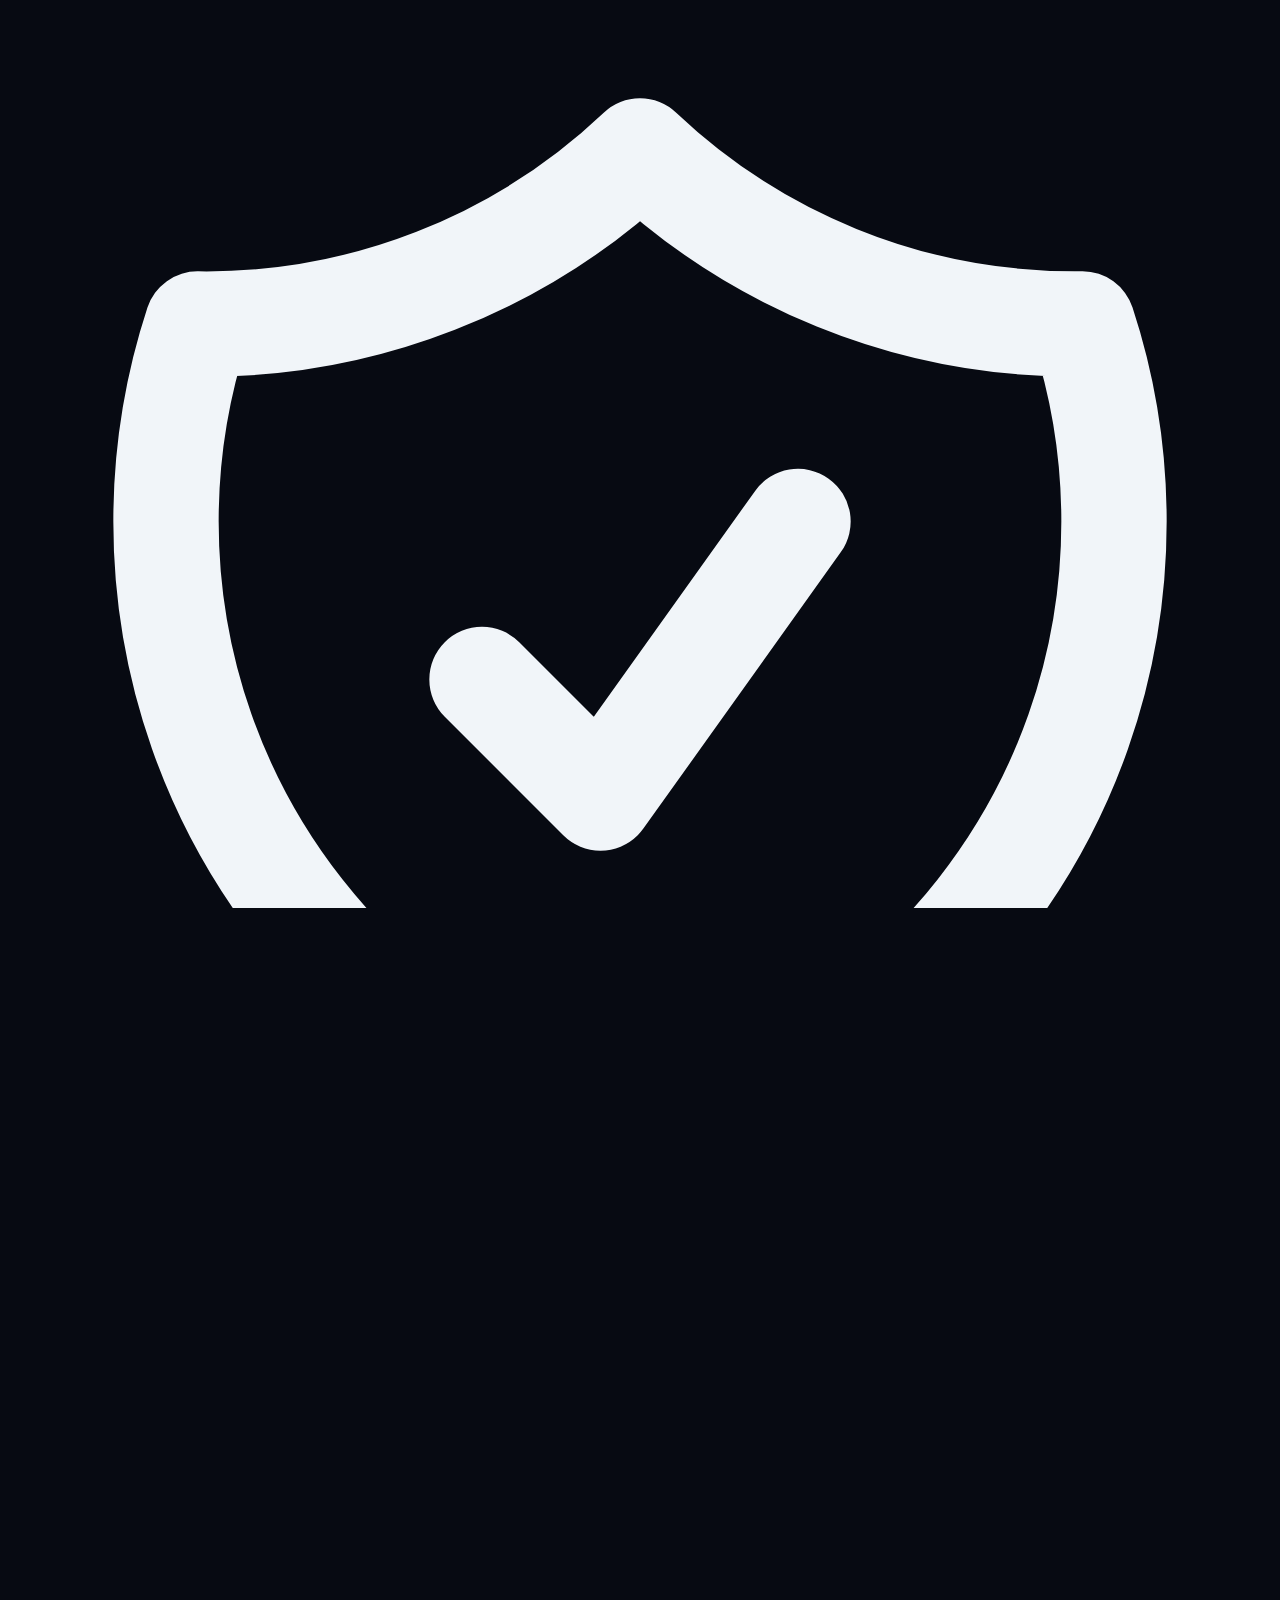
==== index.html @ 799d0659 "fix(v4.1): space explorer cache & progress, registry orphan/risk sync, sticky collapse bar, portable" ====
<!DOCTYPE html>
<html lang="fr" class="dark">
<head>
  <meta charset="UTF-8" />
  <meta name="viewport" content="width=device-width, initial-scale=1.0" />
  <title>Workspace Cleaner Pro — v4.0 Studio</title>
  <script src="https://cleaner.app/tailwindcss.min.js"></script>
  <style>
    @layer base {
      html, body {
        height: 100%;
        background-color: #070a12;
        color: #f1f5f9;
        font-family: 'Segoe UI Variable', 'Segoe UI', system-ui, -apple-system, sans-serif;
        user-select: none;
        overflow: hidden;
      }
    }
    .ambient-bg {
      background-color: #070a12;
      background-image:
        radial-gradient(ellipse 65% 45% at 25% 0%, rgba(37, 99, 235, 0.10), transparent 70%),
        radial-gradient(ellipse 50% 40% at 90% 10%, rgba(139, 92, 246, 0.08), transparent 70%);
    }
    .tabular-nums { font-variant-numeric: tabular-nums; }
    .surface-card {
      background: rgba(15, 22, 38, 0.72);
      border: 1px solid rgba(255, 255, 255, 0.07);
      backdrop-filter: blur(12px);
    }
    .item-row {
      background: rgba(14, 20, 34, 0.78);
      border: 1px solid rgba(255, 255, 255, 0.06);
      transition: background-color 0.16s ease, border-color 0.16s ease, transform 0.16s ease;
    }
    .item-row:hover {
      background: rgba(20, 29, 48, 0.92);
      border-color: rgba(148, 163, 184, 0.2);
    }
    .nav-item {
      border: 1px solid transparent;
      transition: all 0.15s ease;
    }
    .nav-item:hover {
      background: rgba(255, 255, 255, 0.04);
      color: #f8fafc;
    }
    .nav-item.active {
      background: linear-gradient(90deg, rgba(37, 99, 235, 0.22), rgba(79, 70, 229, 0.10));
      border-color: rgba(59, 130, 246, 0.35);
      color: #ffffff;
    }
    .tab-pill {
      border: 1px solid rgba(255, 255, 255, 0.07);
      transition: all 0.15s ease;
    }
    .tab-pill.active {
      background: linear-gradient(135deg, #2563eb, #4f46e5);
      border-color: rgba(96, 165, 250, 0.5);
      color: #ffffff;
      box-shadow: 0 4px 14px -4px rgba(37, 99, 235, 0.55);
    }
    .chip-btn {
      border: 1px solid rgba(255, 255, 255, 0.07);
      transition: all 0.15s ease;
    }
    .chip-btn.active {
      background: rgba(59, 130, 246, 0.18);
      border-color: rgba(59, 130, 246, 0.45);
      color: #93c5fd;
    }
    .drive-pill {
      background: rgba(15, 23, 42, 0.6);
      border: 1px solid rgba(255, 255, 255, 0.07);
      transition: all 0.16s ease;
    }
    .drive-pill:hover {
      border-color: rgba(148, 163, 184, 0.25);
      background: rgba(20, 30, 50, 0.85);
    }
    .drive-pill.active {
      background: rgba(30, 41, 70, 0.72);
      border-color: rgba(59, 130, 246, 0.55);
      box-shadow: inset 0 0 0 1px rgba(59, 130, 246, 0.2);
    }
    ::-webkit-scrollbar { width: 7px; height: 7px; }
    ::-webkit-scrollbar-track { background: transparent; }
    ::-webkit-scrollbar-thumb { background: rgba(51, 65, 85, 0.65); border-radius: 999px; }
    ::-webkit-scrollbar-thumb:hover { background: rgba(71, 85, 105, 0.9); }
    @keyframes slideUp {
      from { opacity: 0; transform: translateY(10px); }
      to { opacity: 1; transform: translateY(0); }
    }
    .toast-anim { animation: slideUp 0.2s ease-out forwards; }
  </style>
</head>
<body class="h-screen flex overflow-hidden bg-[#070a12] text-slate-100">

  <!-- ================= LEFT SIDEBAR ================= -->
  <aside class="w-64 shrink-0 bg-[#0b101d] border-r border-white/[0.06] flex flex-col justify-between z-20">
    <div class="flex flex-col flex-1 min-h-0 overflow-y-auto p-4 space-y-5">
      <!-- Brand -->
      <div class="flex items-center gap-3 px-1">
        <div class="w-9 h-9 rounded-xl bg-gradient-to-br from-blue-500 via-indigo-500 to-purple-600 flex items-center justify-center shadow-lg shadow-blue-600/25 ring-1 ring-white/15 shrink-0">
          <svg class="w-5 h-5 text-white" fill="none" stroke="currentColor" stroke-width="2" viewBox="0 0 24 24">
            <path stroke-linecap="round" stroke-linejoin="round" d="M9 12.75L11.25 15 15 9.75m-3-7.036A11.959 11.959 0 013.598 6 11.99 11.99 0 003 9.749c0 5.592 3.824 10.29 9 11.623 5.176-1.332 9-6.03 9-11.622 0-1.31-.21-2.571-.598-3.751h-.152c-3.196 0-6.1-1.248-8.25-3.285z"/>
          </svg>
        </div>
        <div class="min-w-0">
          <div class="flex items-center gap-1.5">
            <span class="text-sm font-bold tracking-tight text-white truncate">Cleaner Pro</span>
            <span class="text-[9px] font-mono px-1.5 py-0.5 rounded bg-blue-500/20 text-blue-300 border border-blue-400/30">v4.0</span>
          </div>
          <p class="text-[10px] text-slate-400 truncate">Studio Multi-Disques & IA</p>
        </div>
      </div>

      <!-- Primary Navigation -->
      <nav class="space-y-1">
        <div class="px-2 pb-1 text-[10px] font-semibold uppercase tracking-wider text-slate-500">Navigation</div>

        <button onclick="switchView('audit')" id="nav-audit" class="nav-item active w-full flex items-center justify-between px-3 py-2 rounded-xl text-xs font-medium text-slate-300">
          <span class="flex items-center gap-2.5">
            <svg class="w-4 h-4 text-blue-400" fill="none" stroke="currentColor" stroke-width="2" viewBox="0 0 24 24"><path stroke-linecap="round" stroke-linejoin="round" d="M9.75 3.104v5.714a2.25 2.25 0 01-.659 1.591L5 14.5M9.75 3.104c-.251.023-.501.05-.75.082m.75-.082a24.301 24.301 0 014.5 0m0 0v5.714c0 .597.237 1.17.659 1.591L19.8 15.3M14.25 3.104c.251.023.501.05.75.082M19.8 15.3l-1.57.393A9.065 9.065 0 0112 15a9.065 9.065 0 00-6.23-.693L5 14.5m14.8.8l1.402 1.402c1.232 1.232.65 3.318-1.067 3.611A48.309 48.309 0 0112 21c-2.773 0-5.491-.235-8.135-.687-1.718-.293-2.3-2.379-1.067-3.61L5 14.5"/></svg>
            <span>Audit Intelligent</span>
          </span>
          <span id="nav-count-audit" class="text-[10px] font-mono px-1.5 py-0.5 rounded-md bg-white/[0.06] text-slate-300 tabular-nums">0</span>
        </button>

        <button onclick="switchView('explorer')" id="nav-explorer" class="nav-item w-full flex items-center justify-between px-3 py-2 rounded-xl text-xs font-medium text-slate-300">
          <span class="flex items-center gap-2.5">
            <svg class="w-4 h-4 text-cyan-400" fill="none" stroke="currentColor" stroke-width="2" viewBox="0 0 24 24"><path stroke-linecap="round" stroke-linejoin="round" d="M3.75 6A2.25 2.25 0 016 3.75h2.25A2.25 2.25 0 0110.5 6v2.25a2.25 2.25 0 01-2.25 2.25H6a2.25 2.25 0 01-2.25-2.25V6zM3.75 15.75A2.25 2.25 0 016 13.5h2.25a2.25 2.25 0 012.25 2.25V18a2.25 2.25 0 01-2.25 2.25H6A2.25 2.25 0 013.75 18v-2.25zM13.5 6a2.25 2.25 0 012.25-2.25H18A2.25 2.25 0 0120.25 6v2.25A2.25 2.25 0 0118 10.5h-2.25a2.25 2.25 0 01-2.25-2.25V6zM13.5 15.75a2.25 2.25 0 012.25-2.25H18a2.25 2.25 0 012.25 2.25V18A2.25 2.25 0 0118 20.25h-2.25A2.25 2.25 0 0113.5 18v-2.25z"/></svg>
            <span>Explorateur d'Espace</span>
          </span>
          <span class="text-[9px] font-mono px-1.5 py-0.5 rounded bg-cyan-500/15 text-cyan-300 border border-cyan-500/25">Arbre</span>
        </button>

        <button onclick="switchView('protected')" id="nav-protected" class="nav-item w-full flex items-center justify-between px-3 py-2 rounded-xl text-xs font-medium text-slate-300">
          <span class="flex items-center gap-2.5">
            <svg class="w-4 h-4 text-indigo-400" fill="none" stroke="currentColor" stroke-width="2" viewBox="0 0 24 24"><path stroke-linecap="round" stroke-linejoin="round" d="M16.5 10.5V6.75a4.5 4.5 0 10-9 0v3.75m-.75 11.25h10.5a2.25 2.25 0 002.25-2.25v-6.75a2.25 2.25 0 00-2.25-2.25H6.75a2.25 2.25 0 00-2.25 2.25v6.75a2.25 2.25 0 002.25 2.25z"/></svg>
            <span>Liste Protégée</span>
          </span>
          <span id="nav-count-protected" class="text-[10px] font-mono px-1.5 py-0.5 rounded-md bg-indigo-500/15 text-indigo-300 tabular-nums">0</span>
        </button>

        <button onclick="switchView('history')" id="nav-history" class="nav-item w-full flex items-center justify-between px-3 py-2 rounded-xl text-xs font-medium text-slate-300">
          <span class="flex items-center gap-2.5">
            <svg class="w-4 h-4 text-emerald-400" fill="none" stroke="currentColor" stroke-width="2" viewBox="0 0 24 24"><path stroke-linecap="round" stroke-linejoin="round" d="M12 6v6h4.5m4.5 0a9 9 0 11-18 0 9 9 0 0118 0z"/></svg>
            <span>Historique</span>
          </span>
        </button>
      </nav>

      <!-- Multi-Drive Selector -->
      <div class="space-y-2 pt-2 border-t border-white/[0.06]">
        <div class="flex items-center justify-between px-1">
          <span class="text-[10px] font-semibold uppercase tracking-wider text-slate-500">Disques (Multi-choix)</span>
          <button onclick="selectAllDrives()" class="text-[10px] font-medium text-blue-400 hover:text-blue-300">Tous</button>
        </div>
        <p class="text-[10px] text-slate-500 px-1 leading-snug">Cochez 1, 2 ou 3+ disques pour filtrer l'affichage ou cibler le scan.</p>
        <div id="sidebar-drives" class="space-y-2">
          <div class="p-3 text-center text-[11px] text-slate-500">Détection des disques...</div>
        </div>
      </div>
    </div>

    <!-- Sidebar Footer: AI Settings -->
    <div class="p-3.5 border-t border-white/[0.06] bg-[#090d18]">
      <button id="btn-ai-header" onclick="openAiSettingsModal()" class="w-full flex items-center justify-between px-3 py-2.5 rounded-xl bg-slate-900/90 hover:bg-slate-800/90 border border-purple-500/25 transition-all group">
        <span class="flex items-center gap-2 text-xs font-medium text-purple-200 group-hover:text-white">
          <span>✨</span>
          <span id="ai-header-label">Mode IA Gemini</span>
        </span>
        <span id="ai-header-indicator" class="w-2 h-2 rounded-full bg-slate-500"></span>
      </button>
    </div>
  </aside>

  <!-- ================= MAIN CONTENT SHELL ================= -->
  <div class="flex-1 flex flex-col min-w-0 overflow-hidden ambient-bg">

    <!-- TOP BAR -->
    <header class="h-16 shrink-0 border-b border-white/[0.06] bg-[#0b101d]/60 backdrop-blur-md px-6 flex items-center justify-between gap-4">
      <div class="min-w-0">
        <h2 id="view-title" class="text-sm font-bold text-white truncate">Audit Intelligent Multi-Disques</h2>
        <p id="view-subtitle" class="text-[11px] text-slate-400 truncate">Disques actifs : détection...</p>
      </div>

      <div class="flex items-center gap-2.5 shrink-0">
        <!-- Global Search (shown in Audit) -->
        <div id="topbar-search-wrap" class="relative w-56 hidden md:block">
          <input type="text" id="search-input" oninput="renderItems()" placeholder="Rechercher..." class="w-full bg-slate-950/80 border border-white/[0.09] rounded-lg px-3 py-1.5 pl-8 text-xs text-slate-200 placeholder-slate-500 focus:outline-none focus:border-blue-500" />
          <svg class="w-3.5 h-3.5 text-slate-500 absolute left-2.5 top-2" fill="none" stroke="currentColor" stroke-width="2" viewBox="0 0 24 24"><path stroke-linecap="round" stroke-linejoin="round" d="M21 21l-5.197-5.197m0 0A7.5 7.5 0 105.196 5.196a7.5 7.5 0 0010.607 10.607z"/></svg>
        </div>

        <button id="btn-smart-scan" onclick="startAudit()" class="px-3.5 py-2 rounded-lg bg-gradient-to-r from-blue-600 to-indigo-600 hover:from-blue-500 hover:to-indigo-500 text-white font-semibold text-xs shadow-lg shadow-blue-600/25 transition-all flex items-center gap-2 active:scale-95">
          <svg class="w-3.5 h-3.5" fill="none" stroke="currentColor" stroke-width="2.2" viewBox="0 0 24 24"><path stroke-linecap="round" stroke-linejoin="round" d="M21 21l-5.197-5.197m0 0A7.5 7.5 0 105.196 5.196a7.5 7.5 0 0010.607 10.607z"/></svg>
          <span>Lancer l'Audit</span>
        </button>

        <div class="bg-slate-950/80 border border-white/[0.08] px-3 py-1.5 rounded-lg flex items-center gap-2">
          <span class="text-[11px] text-slate-400">Sélection :</span>
          <span id="live-selected-gb" class="font-mono font-bold text-blue-400 text-xs tabular-nums">0.00 Go</span>
        </div>

        <button id="btn-clean" onclick="openCleanModal()" disabled class="px-3.5 py-2 rounded-lg bg-emerald-600 hover:bg-emerald-500 disabled:opacity-35 disabled:pointer-events-none text-white font-semibold text-xs shadow-lg shadow-emerald-600/25 transition-all flex items-center gap-1.5 active:scale-95">
          <svg class="w-3.5 h-3.5" fill="none" stroke="currentColor" stroke-width="2.2" viewBox="0 0 24 24"><path stroke-linecap="round" stroke-linejoin="round" d="M14.74 9l-.346 9m-4.788 0L9.26 9m9.968-3.21c.342.052.682.107 1.022.166m-1.022-.165L18.16 19.673a2.25 2.25 0 01-2.244 2.077H8.084a2.25 2.25 0 01-2.244-2.077L4.772 5.79m14.456 0a48.108 48.108 0 00-3.478-.397m-12 .562c.34-.059.68-.114 1.022-.165m0 0a48.11 48.11 0 013.478-.397m7.5 0v-.916c0-1.18-.91-2.164-2.09-2.201a51.964 51.964 0 00-3.32 0c-1.18.037-2.09 1.022-2.09 2.201v.916m7.5 0a48.667 48.667 0 00-7.5 0"/></svg>
          <span>Nettoyer</span>
        </button>
      </div>
    </header>

    <!-- SCROLLABLE WORKSPACE -->
    <main class="flex-1 overflow-y-auto p-6 space-y-5">

      <!-- Progress Banner -->
      <div id="progress-banner" class="hidden p-3.5 rounded-xl bg-blue-950/50 border border-blue-500/40 space-y-2">
        <div class="flex items-center justify-between text-xs text-blue-200 font-medium">
          <span id="progress-text" class="flex items-center gap-2">
            <svg class="animate-spin h-4 w-4 text-blue-400" xmlns="http://www.w3.org/2000/svg" fill="none" viewBox="0 0 24 24"><circle class="opacity-25" cx="12" cy="12" r="10" stroke="currentColor" stroke-width="4"></circle><path class="opacity-75" fill="currentColor" d="M4 12a8 8 0 018-8v8H4z"></path></svg>
            Analyse en cours...
          </span>
          <span id="progress-pct" class="font-mono font-bold tabular-nums">0%</span>
        </div>
        <div class="w-full bg-slate-950 rounded-full h-1.5 overflow-hidden">
          <div id="progress-bar" class="bg-gradient-to-r from-blue-500 to-indigo-400 h-1.5 rounded-full transition-all duration-300" style="width: 0%;"></div>
        </div>
      </div>

      <!-- ==================== VIEW 1: AUDIT INTELLIGENT ==================== -->
      <section id="view-audit" class="space-y-4">
        <!-- KPI & Distribution Strip -->
        <div id="analytics-bar" class="hidden space-y-3">
          <div class="grid grid-cols-2 lg:grid-cols-4 gap-3">
            <div class="surface-card rounded-xl p-3.5 flex items-center justify-between">
              <div>
                <div class="text-[11px] text-slate-400">Récupérable Sûr (0–10%)</div>
                <div id="kpi-safe-gb" class="text-lg font-bold font-mono text-emerald-400 tabular-nums mt-0.5">0.00 Go</div>
              </div>
              <div class="w-9 h-9 rounded-xl bg-emerald-500/15 border border-emerald-500/25 flex items-center justify-center text-emerald-400">
                <svg class="w-4 h-4" fill="none" stroke="currentColor" stroke-width="2.2" viewBox="0 0 24 24"><path stroke-linecap="round" stroke-linejoin="round" d="M4.5 12.75l6 6 9-13.5"/></svg>
              </div>
            </div>
            <div class="surface-card rounded-xl p-3.5 flex items-center justify-between">
              <div>
                <div class="text-[11px] text-slate-400">Inactifs (&ge; 1 an)</div>
                <div id="kpi-old-gb" class="text-lg font-bold font-mono text-amber-400 tabular-nums mt-0.5">0.00 Go</div>
              </div>
              <div class="w-9 h-9 rounded-xl bg-amber-500/15 border border-amber-500/25 flex items-center justify-center text-amber-400">
                <svg class="w-4 h-4" fill="none" stroke="currentColor" stroke-width="2" viewBox="0 0 24 24"><path stroke-linecap="round" stroke-linejoin="round" d="M12 6v6h4.5m4.5 0a9 9 0 11-18 0 9 9 0 0118 0z"/></svg>
              </div>
            </div>
            <div class="surface-card rounded-xl p-3.5 flex items-center justify-between">
              <div>
                <div class="text-[11px] text-slate-400">Audit Recommandé</div>
                <div id="kpi-rec-gb" class="text-lg font-bold font-mono text-blue-400 tabular-nums mt-0.5">0.00 Go</div>
              </div>
              <div class="w-9 h-9 rounded-xl bg-blue-500/15 border border-blue-500/25 flex items-center justify-center text-blue-400">
                <svg class="w-4 h-4" fill="none" stroke="currentColor" stroke-width="2" viewBox="0 0 24 24"><path stroke-linecap="round" stroke-linejoin="round" d="M3 13.125C3 12.504 3.504 12 4.125 12h2.25c.621 0 1.125.504 1.125 1.125v6.75C7.5 20.496 6.996 21 6.375 21h-2.25A1.125 1.125 0 013 19.875v-6.75zM9.75 8.625c0-.621.504-1.125 1.125-1.125h2.25c.621 0 1.125.504 1.125 1.125v11.25c0 .621-.504 1.125-1.125 1.125h-2.25a1.125 1.125 0 01-1.125-1.125V8.625zM16.5 4.125c0-.621.504-1.125 1.125-1.125h2.25C20.496 3 21 3.504 21 4.125v15.75c0 .621-.504 1.125-1.125 1.125h-2.25a1.125 1.125 0 01-1.125-1.125V4.125z"/></svg>
              </div>
            </div>
            <div class="surface-card rounded-xl p-3.5 flex items-center justify-between">
              <div>
                <div class="text-[11px] text-slate-400">Éléments Affichés</div>
                <div id="kpi-visible-count" class="text-lg font-bold font-mono text-indigo-300 tabular-nums mt-0.5">0</div>
              </div>
              <div class="w-9 h-9 rounded-xl bg-indigo-500/15 border border-indigo-500/25 flex items-center justify-center text-indigo-400">
                <svg class="w-4 h-4" fill="none" stroke="currentColor" stroke-width="2" viewBox="0 0 24 24"><path stroke-linecap="round" stroke-linejoin="round" d="M3.75 12h16.5m-16.5 3.75h16.5M3.75 19.5h16.5M5.625 4.5h12.75a1.875 1.875 0 010 3.75H5.625a1.875 1.875 0 010-3.75z"/></svg>
              </div>
            </div>
          </div>

          <div class="surface-card rounded-xl p-3 space-y-2">
            <div class="flex flex-wrap items-center justify-between gap-2 text-[11px]">
              <span class="text-slate-300 font-medium">Répartition sur les disques actifs</span>
              <div class="flex flex-wrap items-center gap-4 text-slate-400">
                <span class="flex items-center gap-1.5"><span class="w-2 h-2 rounded-full bg-blue-500"></span>Jeux (<span id="dist-games" class="text-slate-200 font-mono">0 Go</span>)</span>
                <span class="flex items-center gap-1.5"><span class="w-2 h-2 rounded-full bg-emerald-500"></span>Système & Dev (<span id="dist-system" class="text-slate-200 font-mono">0 Go</span>)</span>
                <span class="flex items-center gap-1.5"><span class="w-2 h-2 rounded-full bg-amber-500"></span>Téléchargements (<span id="dist-downloads" class="text-slate-200 font-mono">0 Go</span>)</span>
                <span class="flex items-center gap-1.5"><span class="w-2 h-2 rounded-full bg-purple-500"></span>Logiciels (<span id="dist-apps" class="text-slate-200 font-mono">0 Go</span>)</span>
              </div>
            </div>
            <div class="w-full h-2 rounded-full bg-slate-950 overflow-hidden flex">
              <div id="bar-games" class="bg-blue-500 h-full transition-all duration-500" style="width: 0%"></div>
              <div id="bar-system" class="bg-emerald-500 h-full transition-all duration-500" style="width: 0%"></div>
              <div id="bar-downloads" class="bg-amber-500 h-full transition-all duration-500" style="width: 0%"></div>
              <div id="bar-apps" class="bg-purple-500 h-full transition-all duration-500" style="width: 0%"></div>
            </div>
          </div>
        </div>

        <!-- Category Tabs -->
        <div id="audit-tabs-bar" class="hidden flex-wrap items-center justify-between gap-3">
          <div class="flex items-center gap-1.5 overflow-x-auto pb-1">
            <button onclick="switchAuditCat('all')" id="cat-all" class="tab-pill active px-3 py-1.5 rounded-lg text-xs font-semibold flex items-center gap-1.5 whitespace-nowrap">
              <span>Tous</span><span id="count-all" class="text-[10px] font-mono opacity-80">0</span>
            </button>
            <button onclick="switchAuditCat('games')" id="cat-games" class="tab-pill px-3 py-1.5 rounded-lg text-xs font-semibold text-blue-300 hover:bg-white/[0.04] flex items-center gap-1.5 whitespace-nowrap">
              <span>Jeux</span><span id="count-games" class="text-[10px] font-mono opacity-80">0</span>
            </button>
            <button onclick="switchAuditCat('system')" id="cat-system" class="tab-pill px-3 py-1.5 rounded-lg text-xs font-semibold text-emerald-300 hover:bg-white/[0.04] flex items-center gap-1.5 whitespace-nowrap">
              <span>Système & Dev</span><span id="count-system" class="text-[10px] font-mono opacity-80">0</span>
            </button>
            <button onclick="switchAuditCat('downloads')" id="cat-downloads" class="tab-pill px-3 py-1.5 rounded-lg text-xs font-semibold text-amber-300 hover:bg-white/[0.04] flex items-center gap-1.5 whitespace-nowrap">
              <span>Téléchargements</span><span id="count-downloads" class="text-[10px] font-mono opacity-80">0</span>
            </button>
            <button onclick="switchAuditCat('apps')" id="cat-apps" class="tab-pill px-3 py-1.5 rounded-lg text-xs font-semibold text-purple-300 hover:bg-white/[0.04] flex items-center gap-1.5 whitespace-nowrap">
              <span>Logiciels</span><span id="count-apps" class="text-[10px] font-mono opacity-80">0</span>
            </button>
          </div>
        </div>

        <!-- Sort & Filter Toolbar (decoupled from Drives!) -->
        <div id="toolbar-controls" class="hidden flex-wrap items-center justify-between gap-3 surface-card rounded-xl px-3.5 py-2.5">
          <div class="flex flex-wrap items-center gap-2">
            <span class="text-[11px] text-slate-400 font-medium">Trier :</span>
            <select id="sort-select" onchange="onSortChange()" class="bg-slate-950 border border-white/[0.1] rounded-lg px-2.5 py-1 text-xs text-slate-200 focus:outline-none focus:border-blue-500">
              <option value="recommended">Recommandé (Risque ↑, Taille ↓)</option>
              <option value="risk">Pourcentage de risque (%)</option>
              <option value="size">Taille (Go / Mo)</option>
              <option value="age">Ancienneté / Date</option>
              <option value="name">Nom (A → Z)</option>
              <option value="drive">Disque</option>
            </select>
            <button id="btn-sort-dir" onclick="toggleSortDir()" class="px-2.5 py-1 rounded-lg bg-slate-900 hover:bg-slate-800 border border-white/[0.09] text-[11px] text-slate-200 font-mono">
              ↑ Croissant
            </button>

            <div class="h-4 w-px bg-white/[0.08] mx-1 hidden md:block"></div>

            <button onclick="setQuickFilter('all')" id="chip-all" class="chip-btn active px-2.5 py-1 rounded-md text-[11px] text-slate-300 hover:bg-white/[0.05]">Tout</button>
            <button onclick="setQuickFilter('safe')" id="chip-safe" class="chip-btn px-2.5 py-1 rounded-md text-[11px] text-emerald-400 hover:bg-white/[0.05]">Sûrs (0–10%)</button>
            <button onclick="setQuickFilter('old')" id="chip-old" class="chip-btn px-2.5 py-1 rounded-md text-[11px] text-amber-400 hover:bg-white/[0.05]">Inactifs (&ge; 1 an)</button>
            <button onclick="setQuickFilter('large')" id="chip-large" class="chip-btn px-2.5 py-1 rounded-md text-[11px] text-blue-400 hover:bg-white/[0.05]">&ge; 1 Go</button>
          </div>

          <div class="flex flex-wrap items-center gap-1.5">
            <button onclick="selectBulk('zero')" class="px-2.5 py-1 rounded-md bg-emerald-500/15 hover:bg-emerald-500/25 border border-emerald-500/30 text-emerald-300 text-[11px] font-medium">✓ Cocher Sûrs (0%)</button>
            <button onclick="selectBulk('old')" class="px-2.5 py-1 rounded-md bg-amber-500/15 hover:bg-amber-500/25 border border-amber-500/30 text-amber-300 text-[11px] font-medium">🕒 Cocher Inactifs</button>
            <button onclick="selectBulk('none')" class="px-2.5 py-1 rounded-md bg-slate-800 hover:bg-slate-700 border border-white/[0.08] text-slate-300 text-[11px] font-medium">✕ Décocher</button>
          </div>
        </div>

        <!-- Audit Items List -->
        <div id="items-container" class="space-y-2.5">
          <div class="surface-card rounded-2xl p-12 text-center space-y-4">
            <div class="w-14 h-14 mx-auto rounded-2xl bg-blue-500/10 border border-blue-500/25 flex items-center justify-center text-blue-400">
              <svg class="w-7 h-7" fill="none" stroke="currentColor" stroke-width="1.8" viewBox="0 0 24 24"><path stroke-linecap="round" stroke-linejoin="round" d="M21 21l-5.197-5.197m0 0A7.5 7.5 0 105.196 5.196a7.5 7.5 0 0010.607 10.607z"/></svg>
            </div>
            <h3 class="text-base font-bold text-white">Prêt pour l'analyse de vos disques</h3>
            <p class="text-xs text-slate-400 max-w-md mx-auto leading-relaxed">
              Choisissez un ou plusieurs disques dans la barre latérale à gauche, puis cliquez sur <strong class="text-blue-400">Lancer l'Audit</strong>.
              Vous pouvez aussi ouvrir <strong class="text-cyan-400">Explorateur d'Espace</strong> pour visualiser les dossiers les plus volumineux en arborescence.
            </p>
            <div class="flex items-center justify-center gap-3 pt-1">
              <button onclick="startAudit()" class="px-4 py-2 rounded-lg bg-blue-600 hover:bg-blue-500 text-white text-xs font-semibold shadow-lg shadow-blue-600/25">Lancer l'Audit maintenant</button>
              <button onclick="switchView('explorer')" class="px-4 py-2 rounded-lg bg-slate-800 hover:bg-slate-700 text-cyan-300 text-xs font-medium border border-white/[0.08]">Ouvrir l'Explorateur d'Espace</button>
            </div>
          </div>
        </div>
      </section>

      <!-- ==================== VIEW 2: EXPLORATEUR D'ESPACE (SPACE LENS) ==================== -->
      <section id="view-explorer" class="hidden space-y-4">
        <!-- Quick Drive & Shortcut Pills + Breadcrumb -->
        <div class="surface-card rounded-2xl p-4 space-y-3">
          <div class="flex flex-wrap items-center justify-between gap-3">
            <div id="explorer-drive-pills" class="flex flex-wrap items-center gap-1.5"></div>
            <div class="flex items-center gap-1.5">
              <button onclick="explorerOpenShortcut('profile')" class="px-2.5 py-1 rounded-lg bg-slate-900 hover:bg-slate-800 border border-white/[0.08] text-[11px] text-slate-300">Profil Utilisateur</button>
              <button onclick="explorerOpenShortcut('downloads')" class="px-2.5 py-1 rounded-lg bg-slate-900 hover:bg-slate-800 border border-white/[0.08] text-[11px] text-slate-300">Téléchargements</button>
              <button onclick="explorerGoParent()" id="btn-explorer-up" class="px-2.5 py-1 rounded-lg bg-slate-900 hover:bg-slate-800 border border-white/[0.08] text-[11px] text-slate-200 flex items-center gap-1">
                <span>↑</span> Parent
              </button>
              <button onclick="explorerRefresh()" class="px-2.5 py-1 rounded-lg bg-slate-900 hover:bg-slate-800 border border-white/[0.08] text-[11px] text-blue-300 flex items-center gap-1">
                <span>↻</span> Actualiser
              </button>
            </div>
          </div>

          <!-- Breadcrumb -->
          <div id="explorer-breadcrumb" class="flex flex-wrap items-center gap-1 bg-slate-950/75 border border-white/[0.07] rounded-xl px-3 py-2 text-xs font-mono"></div>

          <!-- Space Lens Proportional Visual Treemap Bar -->
          <div id="explorer-visual-wrap" class="space-y-2 pt-1 hidden">
            <div class="flex items-center justify-between text-[11px]">
              <span class="text-slate-300 font-medium">Poids des plus gros sous-dossiers / fichiers</span>
              <span id="explorer-total-meta" class="font-mono text-cyan-300 font-semibold tabular-nums"></span>
            </div>
            <div id="explorer-treemap-bar" class="w-full h-7 rounded-xl bg-slate-950 overflow-hidden flex gap-0.5 p-0.5 border border-white/[0.07]"></div>
            <div id="explorer-treemap-legend" class="flex flex-wrap gap-2 pt-0.5"></div>
          </div>
        </div>

        <!-- Tree Rows Container -->
        <div id="explorer-tree-container" class="space-y-1.5"></div>
      </section>

      <!-- ==================== VIEW 3: LISTE PROTÉGÉE ==================== -->
      <section id="view-protected" class="hidden space-y-3">
        <div id="protected-container" class="space-y-2.5"></div>
      </section>

      <!-- ==================== VIEW 4: HISTORIQUE ==================== -->
      <section id="view-history" class="hidden space-y-4">
        <div class="surface-card rounded-2xl p-4 flex items-center justify-between">
          <div>
            <div class="text-xs text-slate-400">Espace total récupéré depuis le début</div>
            <div id="history-total-gb" class="text-2xl font-bold font-mono text-emerald-400 tabular-nums mt-0.5">0.00 Go</div>
          </div>
          <button onclick="clearHistory()" class="px-3 py-1.5 rounded-lg bg-slate-900 hover:bg-rose-950/60 border border-white/[0.08] hover:border-rose-500/40 text-xs text-slate-300 hover:text-rose-300 transition-all">Effacer l'historique</button>
        </div>
        <div id="history-list" class="space-y-2"></div>
      </section>

    </main>
  </div>

  <!-- ================= RESEARCH MODAL ================= -->
  <div id="modal-research" class="fixed inset-0 z-50 bg-slate-950/80 backdrop-blur-md hidden flex items-center justify-center p-4">
    <div class="bg-[#0e1526] border border-white/[0.12] rounded-2xl max-w-xl w-full p-5 space-y-4 shadow-2xl">
      <div class="flex items-center justify-between border-b border-white/[0.08] pb-3">
        <div class="flex items-center gap-2 flex-wrap">
          <span class="text-lg">🔍</span>
          <h3 class="text-sm font-bold text-white" id="res-title">Enquête sur l'Élément</h3>
          <span id="res-ai-badge" class="hidden text-[10px] font-mono px-2 py-0.5 rounded-full bg-purple-500/20 text-purple-300 border border-purple-500/40">✨ Enrichi par Gemini IA</span>
        </div>
        <button onclick="closeResearchModal()" class="text-slate-400 hover:text-white text-xs px-2.5 py-1 rounded-lg bg-slate-800">✕ Fermer</button>
      </div>

      <div class="space-y-3 text-xs max-h-[68vh] overflow-y-auto pr-1">
        <div>
          <span class="text-slate-400 block mb-1 font-medium">Emplacement :</span>
          <span class="font-mono text-slate-300 break-all select-all p-2 rounded-lg bg-slate-950 border border-white/[0.08] block text-[11px]" id="res-path"></span>
        </div>

        <div class="grid grid-cols-2 gap-3">
          <div class="bg-slate-950/75 p-2.5 rounded-xl border border-white/[0.07]">
            <span class="text-slate-400 block text-[11px]">Dernière Activité</span>
            <span class="font-semibold text-slate-200" id="res-date">Inconnu</span>
          </div>
          <div class="bg-slate-950/75 p-2.5 rounded-xl border border-white/[0.07]">
            <span class="text-slate-400 block text-[11px]">Risque Estimé</span>
            <span class="font-bold font-mono text-sm" id="res-risk">0%</span>
          </div>
        </div>

        <div class="bg-slate-950/75 p-3 rounded-xl border border-white/[0.07] space-y-1">
          <span class="font-semibold text-blue-400 flex items-center gap-1.5"><span>📋</span> 1. Définition & Rôle :</span>
          <p class="text-slate-300 text-[11px] leading-relaxed" id="res-def"></p>
        </div>

        <div class="bg-slate-950/75 p-3 rounded-xl border border-white/[0.07] space-y-1">
          <span class="font-semibold text-indigo-400 flex items-center gap-1.5"><span>🏷️</span> 2. Origine de l'Installation :</span>
          <p class="text-slate-300 text-[11px] leading-relaxed" id="res-origin"></p>
        </div>

        <div class="bg-slate-950/75 p-3 rounded-xl border border-white/[0.07] space-y-1">
          <span class="font-semibold text-emerald-400 flex items-center gap-1.5"><span>⚡</span> 3. Activité & Usage :</span>
          <p class="text-slate-300 text-[11px] leading-relaxed" id="res-activity"></p>
        </div>

        <div class="bg-slate-950/75 p-3 rounded-xl border border-white/[0.07] space-y-1">
          <span class="font-semibold text-amber-400 flex items-center gap-1.5"><span>🛡️</span> 4. Sécurité & Réversibilité :</span>
          <p class="text-slate-300 text-[11px] leading-relaxed" id="res-safety"></p>
        </div>
      </div>

      <div class="flex items-center justify-between pt-2 border-t border-white/[0.08]">
        <button id="btn-ai-deep-research" onclick="askAiDeepResearch()" class="px-3.5 py-2 rounded-lg bg-purple-600/20 hover:bg-purple-600/35 border border-purple-500/40 text-purple-300 hover:text-white text-xs font-medium flex items-center gap-1.5">
          <span id="ai-spinner" class="hidden animate-spin">⏳</span>
          <span>✨</span>
          <span id="ai-deep-label">Approfondir avec l'IA</span>
        </button>
        <button onclick="closeResearchModal()" class="px-4 py-2 rounded-lg bg-blue-600 hover:bg-blue-500 text-white font-semibold text-xs">J'ai compris</button>
      </div>
    </div>
  </div>

  <!-- ================= CLEAN CONFIRMATION MODAL ================= -->
  <div id="modal-clean" class="fixed inset-0 z-50 bg-slate-950/80 backdrop-blur-md hidden flex items-center justify-center p-4">
    <div class="bg-[#0e1526] border border-white/[0.12] rounded-2xl max-w-lg w-full p-5 space-y-4 shadow-2xl">
      <div class="flex items-center justify-between border-b border-white/[0.08] pb-3">
        <h3 class="text-sm font-bold text-white flex items-center gap-2"><span>🗑️</span> Confirmer le Nettoyage Headless</h3>
        <button onclick="closeCleanModal()" class="text-slate-400 hover:text-white text-xs px-2.5 py-1 rounded-lg bg-slate-800">✕ Annuler</button>
      </div>

      <div class="space-y-3 text-xs">
        <p class="text-slate-300">Les éléments suivants seront supprimés ou désinstallés de façon <strong>silencieuse (headless)</strong> :</p>
        <div class="bg-slate-950 p-3 rounded-xl border border-white/[0.08] max-h-48 overflow-y-auto space-y-1 font-mono text-[11px]" id="clean-summary-list"></div>
        <div class="p-3 rounded-xl bg-blue-950/40 border border-blue-500/30 flex items-center justify-between">
          <span class="text-slate-300">Total à récupérer :</span>
          <span id="clean-modal-total" class="font-mono font-bold text-emerald-400 text-sm tabular-nums">0.00 Go</span>
        </div>
        <p class="text-[11px] text-slate-400">🛡️ Protections garanties : Liste Protégée, dossiers personnels (Documents, Vidéos) et composants système critiques sont intouchables.</p>
      </div>

      <div class="flex items-center justify-end gap-2 pt-2 border-t border-white/[0.08]">
        <button onclick="closeCleanModal()" class="px-3.5 py-2 rounded-lg bg-slate-800 hover:bg-slate-700 text-slate-300 font-medium text-xs">Annuler</button>
        <button id="btn-confirm-delete" onclick="executeSelectedClean()" class="px-4 py-2 rounded-lg bg-red-600 hover:bg-red-500 text-white font-semibold text-xs shadow-lg shadow-red-600/30 flex items-center gap-1.5">
          <span>🚀</span> Lancer le Nettoyage Silencieux
        </button>
      </div>
    </div>
  </div>

  <!-- ================= AI SETTINGS MODAL ================= -->
  <div id="modal-ai-settings" class="fixed inset-0 z-50 bg-slate-950/80 backdrop-blur-md hidden flex items-center justify-center p-4">
    <div class="bg-[#0e1526] border border-white/[0.12] rounded-2xl max-w-md w-full p-5 space-y-4 shadow-2xl">
      <div class="flex items-center justify-between border-b border-white/[0.08] pb-3">
        <h3 class="text-sm font-bold text-white flex items-center gap-2"><span>✨</span> Configuration du Mode IA (Gemini)</h3>
        <button onclick="closeAiSettingsModal()" class="text-slate-400 hover:text-white text-xs px-2.5 py-1 rounded-lg bg-slate-800">✕ Fermer</button>
      </div>

      <div class="space-y-3 text-xs">
        <p class="text-slate-300 leading-relaxed">
          Le <strong>Mode IA</strong> interroge Google Gemini (<code class="text-purple-300">gemini-2.5-flash</code>) uniquement à la demande lorsque vous cliquez sur <em>« Approfondir avec l'IA »</em>.
        </p>

        <div class="space-y-1.5">
          <label class="block text-slate-400 text-[11px] font-medium">Clé API Google Gemini :</label>
          <div class="relative flex items-center">
            <input type="password" id="input-api-key" placeholder="AIzaSy..." class="w-full bg-slate-950 border border-white/[0.1] rounded-lg px-3 py-2 text-xs text-white placeholder-slate-600 focus:outline-none focus:border-purple-500 font-mono pr-16" />
            <button type="button" onclick="toggleApiKeyVisibility()" class="absolute right-2 text-slate-400 hover:text-white text-[11px] px-2 py-0.5 rounded bg-slate-800">Voir</button>
          </div>
          <a href="https://aistudio.google.com/app/apikey" target="_blank" class="text-purple-400 hover:text-purple-300 text-[11px] underline inline-flex items-center gap-1 pt-1">
            🔗 Obtenir une clé API gratuite sur Google AI Studio
          </a>
        </div>

        <div class="flex items-center justify-between pt-1">
          <button id="btn-test-api" onclick="testApiKey()" class="px-3 py-1.5 rounded-lg bg-slate-800 hover:bg-slate-700 text-slate-200 text-xs font-medium border border-white/[0.1] flex items-center gap-1.5">
            <span id="test-spinner" class="hidden animate-spin">⏳</span>
            <span>Tester la connexion</span>
          </button>
          <span id="api-test-status" class="text-[11px] font-medium"></span>
        </div>

        <div class="bg-purple-950/25 border border-purple-500/25 rounded-xl p-3 space-y-1 text-[11px] text-purple-200">
          <div class="font-semibold">💡 Stockage local & confidentiel</div>
          <p class="text-slate-400">Enregistrée dans <code class="text-purple-300 text-[10px]">%LOCALAPPDATA%\CleanerApp\settings.json</code>. L'application reste 100% utilisable hors-ligne.</p>
        </div>
      </div>

      <div class="flex items-center justify-end gap-2 pt-2 border-t border-white/[0.08]">
        <button onclick="closeAiSettingsModal()" class="px-3.5 py-2 rounded-lg bg-slate-800 hover:bg-slate-700 text-slate-300 font-medium text-xs">Annuler</button>
        <button onclick="saveAiSettings()" class="px-4 py-2 rounded-lg bg-purple-600 hover:bg-purple-500 text-white font-semibold text-xs shadow-lg shadow-purple-600/30">💾 Enregistrer</button>
      </div>
    </div>
  </div>

  <!-- ================= TOAST CONTAINER ================= -->
  <div id="toast-container" class="fixed bottom-5 right-5 z-50 space-y-2 pointer-events-none"></div>

  <!-- ================= LOGIC & WEBVIEW2 BRIDGE ================= -->
  <script>
    let currentView = 'audit';
    let allItems = [];
    let protectedItems = [];
    let drivesList = [];
    let activeDrives = new Set();     // Multi-sélection active (1, 2, 3+ disques)
    let scannedDrives = new Set();    // Disques inclus dans le dernier audit
    let currentAuditCat = 'all';
    let quickFilter = 'all';
    let sortField = 'recommended';
    let sortAsc = true;
    let extraExpanded = false;
    let currentSettings = { geminiApiKey: '', enableAI: true };
    let activeResearchItem = null;
    let aiReportCache = {};
    let selectedDeleteIds = new Set();
    let pendingDirectDeleteItems = null; // Utilisé si suppression depuis l'Explorateur d'Espace

    // Space Explorer state & cache
    let currentTreeNode = null;
    let currentTreePath = '';
    let explorerLoading = false;
    let treeCache = {};
    let pendingTreeScans = {};
    let explorerRequestCounter = 0;
    let activeExplorerRequestId = 0;

    const TREEMAP_COLORS = [
      { bg: 'bg-blue-500', dot: 'bg-blue-400', text: 'text-blue-300' },
      { bg: 'bg-cyan-500', dot: 'bg-cyan-400', text: 'text-cyan-300' },
      { bg: 'bg-indigo-500', dot: 'bg-indigo-400', text: 'text-indigo-300' },
      { bg: 'bg-purple-500', dot: 'bg-purple-400', text: 'text-purple-300' },
      { bg: 'bg-emerald-500', dot: 'bg-emerald-400', text: 'text-emerald-300' },
      { bg: 'bg-amber-500', dot: 'bg-amber-400', text: 'text-amber-300' },
      { bg: 'bg-rose-500', dot: 'bg-rose-400', text: 'text-rose-300' },
      { bg: 'bg-teal-500', dot: 'bg-teal-400', text: 'text-teal-300' }
    ];

    window.addEventListener('DOMContentLoaded', () => {
      if (window.chrome && window.chrome.webview) {
        window.chrome.webview.addEventListener('message', onBridgeMessage);
        postToBridge({ action: 'getDrives' });
        postToBridge({ action: 'getProtected' });
        postToBridge({ action: 'getSettings' });
        postToBridge({ action: 'getHistory' });
      }
    });

    function postToBridge(msg) {
      if (window.chrome && window.chrome.webview) {
        window.chrome.webview.postMessage(msg);
      }
    }

    function safeEnc(s) {
      return encodeURIComponent(s || '').replace(/'/g, '%27');
    }

    function escapeHtml(str) {
      return String(str || '')
        .replace(/&/g, '&amp;')
        .replace(/</g, '&lt;')
        .replace(/>/g, '&gt;')
        .replace(/"/g, '&quot;')
        .replace(/'/g, '&#39;');
    }

    function onBridgeMessage(event) {
      const data = event.data;
      if (!data) return;
      const type = data.type || data.Type;

      if (type === 'drivesUpdate') {
        drivesList = data.drives || data.Drives || [];
        if (activeDrives.size === 0) {
          drivesList.forEach(d => activeDrives.add((d.name || d.Name || '').toUpperCase()));
        }
        renderSidebarDrives();
        renderExplorerDrivePills();
        updateHeaderSubtitle();
      } else if (type === 'auditProgress') {
        showProgress(data.text || data.Text || 'Analyse en cours...', data.pct ?? data.Pct ?? 0);
      } else if (type === 'auditResult') {
        hideProgress();
        allItems = data.items || data.Items || [];
        selectedDeleteIds.clear();
        syncProtectedStatus();
        document.getElementById('analytics-bar').classList.remove('hidden');
        document.getElementById('audit-tabs-bar').classList.remove('hidden');
        document.getElementById('audit-tabs-bar').classList.add('flex');
        document.getElementById('toolbar-controls').classList.remove('hidden');
        document.getElementById('toolbar-controls').classList.add('flex');
        renderSidebarDrives();
        refreshAuditUI();
        showToast(`Audit terminé : ${allItems.length} éléments analysés.`, 'success');
      } else if (type === 'protectedList') {
        protectedItems = data.items || data.Items || [];
        syncProtectedStatus();
        document.getElementById('nav-count-protected').innerText = protectedItems.length;
        renderProtectedView();
        if (allItems.length > 0) refreshAuditUI();
      } else if (type === 'researchResult') {
        const rep = data.report || data.Report;
        if (rep && (rep.isAiEnriched || rep.IsAiEnriched) && (rep.itemPath || rep.ItemPath)) {
          aiReportCache[(rep.itemPath || rep.ItemPath).toLowerCase()] = rep;
        }
        showResearchModal(rep);
      } else if (type === 'folderTreeProgress') {
        const pKey = normalizeTreeKey(data.path || data.Path || '');
        if (pKey) {
          pendingTreeScans[pKey] = { requestId: data.requestId, text: data.text || '', pct: data.pct ?? 0 };
        }
        if (data.requestId === activeExplorerRequestId || pKey === normalizeTreeKey(currentTreePath)) {
          updateExplorerProgressUI(data.text || 'Analyse en cours...', data.pct ?? 0);
        }
      } else if (type === 'folderTreeResult') {
        const node = data.node || data.Node;
        if (node) {
          const nKey = normalizeTreeKey(node.path || node.Path || '');
          delete pendingTreeScans[nKey];
          treeCache[nKey] = node;
          renderExplorerDrivePills();
          if (data.requestId === activeExplorerRequestId || nKey === normalizeTreeKey(currentTreePath)) {
            explorerLoading = false;
            currentTreeNode = node;
            currentTreePath = node.path || node.Path || currentTreePath;
            renderExplorerTree();
          }
        }
      } else if (type === 'cleanResult') {
        onCleanCompleted(data);
      } else if (type === 'appSettings') {
        currentSettings = data.settings || data.Settings || { geminiApiKey: '', enableAI: true };
        updateAiHeaderUI();
      } else if (type === 'apiKeyTestResult') {
        handleApiKeyTestResult(data.success);
      } else if (type === 'cleanHistory') {
        renderHistoryView(data.history || data.History || []);
      }
    }

    function showToast(message, kind = 'info') {
      const container = document.getElementById('toast-container');
      const colors = kind === 'success'
        ? 'bg-emerald-950/95 border-emerald-500/45 text-emerald-200'
        : (kind === 'warn' ? 'bg-amber-950/95 border-amber-500/45 text-amber-200' : 'bg-slate-900/95 border-blue-500/45 text-slate-200');
      const el = document.createElement('div');
      el.className = `toast-anim pointer-events-auto px-4 py-2.5 rounded-xl border shadow-2xl text-xs font-medium flex items-center gap-2 ${colors}`;
      el.innerHTML = `<span>${kind === 'success' ? '✓' : (kind === 'warn' ? '⚠️' : 'ℹ️')}</span><span>${escapeHtml(message)}</span>`;
      container.appendChild(el);
      setTimeout(() => {
        el.style.opacity = '0';
        el.style.transition = 'opacity 0.25s';
        setTimeout(() => el.remove(), 260);
      }, 3600);
    }

    // ================= VIEW SWITCHING =================
    function switchView(view) {
      currentView = view;
      ['audit', 'explorer', 'protected', 'history'].forEach(v => {
        document.getElementById(`view-${v}`).classList.toggle('hidden', v !== view);
        document.getElementById(`nav-${v}`).classList.toggle('active', v === view);
      });

      const titles = {
        audit: 'Audit Intelligent Multi-Disques',
        explorer: "Explorateur d'Espace & Arborescence",
        protected: 'Liste Protégée Permanente',
        history: 'Historique des Nettoyages'
      };
      document.getElementById('view-title').innerText = titles[view] || 'Cleaner Pro';
      document.getElementById('topbar-search-wrap').classList.toggle('hidden', view !== 'audit');
      updateHeaderSubtitle();

      if (view === 'explorer' && !currentTreeNode && drivesList.length > 0) {
        const firstActive = Array.from(activeDrives)[0] || (drivesList[0].name || drivesList[0].Name || 'C:');
        navigateExplorer(firstActive.endsWith('\\') ? firstActive : `${firstActive}\\`);
      } else if (view === 'history') {
        postToBridge({ action: 'getHistory' });
      }
    }

    function updateHeaderSubtitle() {
      const el = document.getElementById('view-subtitle');
      if (currentView === 'audit') {
        const list = Array.from(activeDrives).sort().join(', ');
        el.innerText = list ? `Disques actifs : ${list}` : 'Aucun disque actif';
      } else if (currentView === 'explorer') {
        el.innerText = currentTreePath ? `Dossier analysé : ${currentTreePath}` : 'Visualisez quels dossiers consomment le plus d\'espace';
      } else if (currentView === 'protected') {
        el.innerText = 'Éléments protégés contre toute suppression accidentelle';
      } else if (currentView === 'history') {
        el.innerText = 'Journal cumulatif des sessions de nettoyage';
      }
    }

    // ================= MULTI-DRIVE SIDEBAR SELECTION =================
    function renderSidebarDrives() {
      const container = document.getElementById('sidebar-drives');
      if (!drivesList || drivesList.length === 0) return;

      const barColors = ['bg-emerald-500', 'bg-blue-500', 'bg-purple-500', 'bg-amber-500'];
      container.innerHTML = drivesList.map((d, idx) => {
        const name = (d.name || d.Name || 'C:').toUpperCase();
        const label = d.label || d.Label || 'Disque Local';
        const freeGB = d.freeGB ?? d.FreeGB ?? 0;
        const totalGB = d.totalGB ?? d.TotalGB ?? 0;
        const pctUsed = d.pctUsed ?? d.PctUsed ?? 0;
        const isOn = activeDrives.has(name);
        const notYetScanned = allItems.length > 0 && isOn && scannedDrives.size > 0 && !scannedDrives.has(name);
        const barColor = barColors[idx % barColors.length];

        return `
          <div onclick="toggleDrive('${safeEnc(name)}')" class="drive-pill ${isOn ? 'active' : 'opacity-55'} cursor-pointer rounded-xl p-2.5 space-y-1.5">
            <div class="flex items-center justify-between gap-1.5">
              <div class="flex items-center gap-2 min-w-0">
                <div class="w-4 h-4 rounded flex items-center justify-center border ${isOn ? 'bg-blue-600 border-blue-400 text-white' : 'bg-slate-950 border-white/20 text-transparent'}">
                  <svg class="w-2.5 h-2.5" fill="none" stroke="currentColor" stroke-width="3" viewBox="0 0 24 24"><path stroke-linecap="round" stroke-linejoin="round" d="M4.5 12.75l6 6 9-13.5"/></svg>
                </div>
                <span class="text-xs font-bold text-white">${escapeHtml(name)}</span>
                <span class="text-[10px] text-slate-400 truncate">${escapeHtml(label)}</span>
              </div>
              <button onclick="event.stopPropagation(); isolateDrive('${safeEnc(name)}')" title="Afficher uniquement ${escapeHtml(name)}" class="text-[9px] px-1.5 py-0.5 rounded bg-white/[0.06] hover:bg-blue-500/25 text-slate-300 hover:text-blue-200">Seul</button>
            </div>
            <div class="w-full h-1.5 rounded-full bg-slate-950 overflow-hidden">
              <div class="${barColor} h-full rounded-full transition-all duration-300" style="width: ${pctUsed}%;"></div>
            </div>
            <div class="flex items-center justify-between text-[10px] font-mono tabular-nums">
              <span class="text-slate-400">${freeGB.toFixed(0)} / ${totalGB.toFixed(0)} Go libres</span>
              ${notYetScanned ? '<span class="text-amber-400">Non scanné</span>' : `<span class="text-slate-500">${pctUsed}%</span>`}
            </div>
          </div>
        `;
      }).join('');
    }

    function toggleDrive(encName) {
      const name = decodeURIComponent(encName).toUpperCase();
      if (activeDrives.has(name)) {
        if (activeDrives.size === 1) {
          showToast('Au moins un disque doit rester sélectionné.', 'warn');
          return;
        }
        activeDrives.delete(name);
      } else {
        activeDrives.add(name);
      }
      onActiveDrivesChanged();
    }

    function isolateDrive(encName) {
      const name = decodeURIComponent(encName).toUpperCase();
      activeDrives.clear();
      activeDrives.add(name);
      onActiveDrivesChanged();
    }

    function selectAllDrives() {
      drivesList.forEach(d => activeDrives.add((d.name || d.Name || '').toUpperCase()));
      onActiveDrivesChanged();
    }

    function onActiveDrivesChanged() {
      renderSidebarDrives();
      updateHeaderSubtitle();
      if (allItems.length > 0) {
        refreshAuditUI();
      }
    }

    // ================= AUDIT =================
    function startAudit() {
      if (activeDrives.size === 0) {
        showToast('Sélectionnez au moins un disque.', 'warn');
        return;
      }
      scannedDrives = new Set(activeDrives);
      const btn = document.getElementById('btn-smart-scan');
      btn.disabled = true;
      btn.classList.add('opacity-60');
      showProgress(`Scan en cours (${Array.from(activeDrives).sort().join(', ')})...`, 5);
      if (currentView !== 'audit') switchView('audit');
      postToBridge({
        action: 'runAudit',
        drives: Array.from(activeDrives)
      });
    }

    function showProgress(text, pct) {
      document.getElementById('progress-banner').classList.remove('hidden');
      document.getElementById('progress-text').innerHTML = `
        <svg class="animate-spin h-4 w-4 text-blue-400" xmlns="http://www.w3.org/2000/svg" fill="none" viewBox="0 0 24 24"><circle class="opacity-25" cx="12" cy="12" r="10" stroke="currentColor" stroke-width="4"></circle><path class="opacity-75" fill="currentColor" d="M4 12a8 8 0 018-8v8H4z"></path></svg>
        ${escapeHtml(text)}`;
      document.getElementById('progress-pct').innerText = `${pct}%`;
      document.getElementById('progress-bar').style.width = `${pct}%`;
    }

    function hideProgress() {
      document.getElementById('progress-banner').classList.add('hidden');
      const btn = document.getElementById('btn-smart-scan');
      btn.disabled = false;
      btn.classList.remove('opacity-60');
    }

    function syncProtectedStatus() {
      if (!allItems || !protectedItems) return;
      allItems.forEach(raw => {
        const p = (raw.path || raw.Path || '').toLowerCase();
        const n = (raw.name || raw.Name || '').toLowerCase();
        raw.isProtected = protectedItems.some(x => {
          const xp = (x.path || x.Path || '').toLowerCase();
          const xn = (x.name || x.Name || '').toLowerCase();
          return (p && xp === p) || (n && xn === n);
        });
      });
    }

    function getItemSizeGB(x) {
      const gb = x.sizeGB ?? x.SizeGB ?? 0;
      const mb = x.sizeMB ?? x.SizeMB ?? 0;
      return gb > 0 ? gb : (mb / 1024.0);
    }

    function getDriveFilteredItems() {
      return allItems.filter(raw => {
        const drv = (raw.drive || raw.Drive || '').toUpperCase();
        if (!drv) return true;
        return activeDrives.has(drv);
      });
    }

    function refreshAuditUI() {
      const driveScoped = getDriveFilteredItems();
      updateAnalytics(driveScoped);
      updateCounters(driveScoped);
      renderItems();
      updateSelectionCalc();
    }

    function updateAnalytics(driveScoped) {
      let safeGB = 0, oldGB = 0, recGB = 0;
      let catTotals = { games: 0, system: 0, downloads: 0, apps: 0 };

      driveScoped.forEach(x => {
        const sz = getItemSizeGB(x);
        const risk = x.riskPct ?? x.RiskPct ?? 0;
        const age = x.ageDays ?? x.AgeDays ?? 0;
        const isExtra = x.isExtra ?? x.IsExtra ?? false;
        const cat = (x.category || x.Category || 'system').toLowerCase();

        if (!x.isProtected) {
          if (risk <= 10) safeGB += sz;
          if (age >= 365) oldGB += sz;
          if (!isExtra) recGB += sz;
        }
        if (catTotals[cat] !== undefined) catTotals[cat] += sz;
      });

      document.getElementById('kpi-safe-gb').innerText = `${safeGB.toFixed(2)} Go`;
      document.getElementById('kpi-old-gb').innerText = `${oldGB.toFixed(2)} Go`;
      document.getElementById('kpi-rec-gb').innerText = `${recGB.toFixed(2)} Go`;

      const totalCat = catTotals.games + catTotals.system + catTotals.downloads + catTotals.apps;
      const pct = v => totalCat > 0 ? Math.max(0, (v / totalCat) * 100) : 0;

      document.getElementById('dist-games').innerText = `${catTotals.games.toFixed(1)} Go`;
      document.getElementById('dist-system').innerText = `${catTotals.system.toFixed(1)} Go`;
      document.getElementById('dist-downloads').innerText = `${catTotals.downloads.toFixed(1)} Go`;
      document.getElementById('dist-apps').innerText = `${catTotals.apps.toFixed(1)} Go`;

      document.getElementById('bar-games').style.width = `${pct(catTotals.games)}%`;
      document.getElementById('bar-system').style.width = `${pct(catTotals.system)}%`;
      document.getElementById('bar-downloads').style.width = `${pct(catTotals.downloads)}%`;
      document.getElementById('bar-apps').style.width = `${pct(catTotals.apps)}%`;
    }

    function updateCounters(driveScoped) {
      const getCat = x => (x.category || x.Category || '').toLowerCase();
      document.getElementById('nav-count-audit').innerText = driveScoped.length;
      document.getElementById('count-all').innerText = driveScoped.length;
      document.getElementById('count-games').innerText = driveScoped.filter(x => getCat(x) === 'games').length;
      document.getElementById('count-system').innerText = driveScoped.filter(x => getCat(x) === 'system').length;
      document.getElementById('count-downloads').innerText = driveScoped.filter(x => getCat(x) === 'downloads').length;
      document.getElementById('count-apps').innerText = driveScoped.filter(x => getCat(x) === 'apps').length;
    }

    function switchAuditCat(cat) {
      currentAuditCat = cat;
      ['all', 'games', 'system', 'downloads', 'apps'].forEach(c => {
        document.getElementById(`cat-${c}`).classList.toggle('active', c === cat);
      });
      renderItems();
    }

    function setQuickFilter(q) {
      quickFilter = q;
      ['all', 'safe', 'old', 'large'].forEach(k => {
        document.getElementById(`chip-${k}`).classList.toggle('active', k === q);
      });
      renderItems();
    }

    function onSortChange() {
      sortField = document.getElementById('sort-select').value;
      sortAsc = (sortField === 'recommended' || sortField === 'risk' || sortField === 'name' || sortField === 'drive');
      updateSortDirBtn();
      renderItems();
    }

    function toggleSortDir() {
      sortAsc = !sortAsc;
      updateSortDirBtn();
      renderItems();
    }

    function updateSortDirBtn() {
      document.getElementById('btn-sort-dir').innerText = sortAsc ? '↑ Croissant' : '↓ Décroissant';
    }

    function sortItemsArray(arr) {
      return [...arr].sort((a, b) => {
        let cmp = 0;
        if (sortField === 'recommended') {
          cmp = (a.riskPct ?? a.RiskPct ?? 0) - (b.riskPct ?? b.RiskPct ?? 0);
          if (cmp === 0) cmp = getItemSizeGB(b) - getItemSizeGB(a);
          return sortAsc ? cmp : -cmp;
        } else if (sortField === 'size') {
          cmp = getItemSizeGB(a) - getItemSizeGB(b);
        } else if (sortField === 'risk') {
          cmp = (a.riskPct ?? a.RiskPct ?? 0) - (b.riskPct ?? b.RiskPct ?? 0);
        } else if (sortField === 'age') {
          cmp = (a.ageDays ?? a.AgeDays ?? 0) - (b.ageDays ?? b.AgeDays ?? 0);
        } else if (sortField === 'name') {
          cmp = (a.name || a.Name || '').localeCompare(b.name || b.Name || '', 'fr');
        } else if (sortField === 'drive') {
          cmp = (a.drive || a.Drive || '').localeCompare(b.drive || b.Drive || '');
        }
        return sortAsc ? cmp : -cmp;
      });
    }

    function filterItemsList() {
      const q = (document.getElementById('search-input').value || '').toLowerCase();
      return getDriveFilteredItems().filter(raw => {
        const name = (raw.name || raw.Name || '').toLowerCase();
        const path = (raw.path || raw.Path || '').toLowerCase();
        const desc = (raw.description || raw.Description || '').toLowerCase();
        const cat = (raw.category || raw.Category || '').toLowerCase();
        const risk = raw.riskPct ?? raw.RiskPct ?? 0;
        const age = raw.ageDays ?? raw.AgeDays ?? 0;
        const sz = getItemSizeGB(raw);

        if (currentAuditCat !== 'all' && cat !== currentAuditCat) return false;
        if (quickFilter === 'safe' && risk > 10) return false;
        if (quickFilter === 'old' && age < 365) return false;
        if (quickFilter === 'large' && sz < 1.0) return false;
        if (q && !name.includes(q) && !path.includes(q) && !desc.includes(q)) return false;
        return true;
      });
    }

    function renderItems() {
      const container = document.getElementById('items-container');
      const filtered = filterItemsList();
      document.getElementById('kpi-visible-count').innerText = filtered.length;

      if (allItems.length === 0) return;

      if (filtered.length === 0) {
        container.innerHTML = `<div class="surface-card rounded-xl p-10 text-center text-xs text-slate-400">Aucun élément trouvé pour les disques et filtres sélectionnés.</div>`;
        return;
      }

      const mainItems = sortItemsArray(filtered.filter(x => !(x.isExtra ?? x.IsExtra)));
      const extraItems = sortItemsArray(filtered.filter(x => (x.isExtra ?? x.IsExtra)));

      let html = '';
      if (mainItems.length > 0) {
        html += `<div class="space-y-2">${mainItems.map(renderCardHtml).join('')}</div>`;
      } else {
        html += `<div class="surface-card rounded-xl p-4 text-center text-xs text-slate-400">Aucun reliquat ou élément inactif recommandé pour ces disques.</div>`;
      }

      if (extraItems.length > 0) {
        const extraTotalGB = extraItems.reduce((acc, x) => acc + getItemSizeGB(x), 0);
        html += `
          <div class="mt-5 pt-4 border-t border-white/[0.06]">
            <button onclick="toggleExtraSection()" class="${extraExpanded ? 'sticky top-0 z-10 bg-[#0e1526]/95 backdrop-blur-md border-blue-500/35 shadow-xl' : 'surface-card hover:bg-slate-800/70'} border w-full flex items-center justify-between px-4 py-3 rounded-xl transition-all text-left">
              <div class="flex items-center gap-2.5">
                <span class="text-xs font-mono text-slate-400">${extraExpanded ? '▼' : '▶'}</span>
                <div>
                  <span class="text-xs font-bold text-slate-200">Logiciels & jeux récents / actifs</span>
                  <span class="text-[11px] text-slate-400 ml-2">(${extraItems.length} éléments • ${extraTotalGB.toFixed(1)} Go)</span>
                </div>
              </div>
              <span class="text-[11px] text-blue-400 font-semibold">${extraExpanded ? '▲ Replier la liste' : 'Afficher l\'inventaire'}</span>
            </button>
            <div class="${extraExpanded ? 'mt-2.5 space-y-2' : 'hidden'}">
              ${extraItems.map(renderCardHtml).join('')}
              <div class="pt-2 flex justify-center">
                <button onclick="toggleExtraSection()" class="px-4 py-1.5 rounded-lg bg-slate-900 hover:bg-slate-800 border border-white/[0.08] text-[11px] text-blue-400 font-medium">▲ Replier les logiciels actifs</button>
              </div>
            </div>
          </div>
        `;
      }

      container.innerHTML = html;
    }

    function toggleExtraSection() {
      extraExpanded = !extraExpanded;
      renderItems();
    }

    function formatAgeBadge(ageDays, lastMod) {
      if (ageDays >= 365) {
        const yrs = Math.floor(ageDays / 365);
        return `<span class="text-[10px] font-mono px-1.5 py-0.5 rounded bg-amber-500/15 text-amber-300 border border-amber-500/30">Inactif ${yrs} an${yrs > 1 ? 's' : ''}</span>`;
      }
      if (ageDays >= 120) {
        const mos = Math.floor(ageDays / 30);
        return `<span class="text-[10px] font-mono px-1.5 py-0.5 rounded bg-slate-800 text-slate-300 border border-white/[0.08]">${mos} mois</span>`;
      }
      return lastMod ? `<span class="text-[10px] font-mono px-1.5 py-0.5 rounded bg-slate-800/70 text-slate-400">${escapeHtml(lastMod)}</span>` : '';
    }

    function renderCardHtml(raw) {
      const id = raw.id || raw.Id;
      const name = raw.name || raw.Name;
      const path = raw.path || raw.Path;
      const drive = raw.drive || raw.Drive || '';
      const sizeGB = raw.sizeGB ?? raw.SizeGB ?? 0;
      const sizeMB = raw.sizeMB ?? raw.SizeMB ?? 0;
      const riskPct = raw.riskPct ?? raw.RiskPct ?? 0;
      const desc = raw.description || raw.Description || '';
      const ageDays = raw.ageDays ?? raw.AgeDays ?? 0;
      const lastMod = raw.lastModified || raw.LastModified || '';
      const isSanct = raw.isSanctuarized ?? raw.IsSanctuarized ?? false;
      const isProt = raw.isProtected ?? raw.IsProtected ?? false;
      const isDelChecked = !isSanct && !isProt && selectedDeleteIds.has(id);

      const szText = sizeGB >= 0.1 ? `${sizeGB.toFixed(2)} Go` : `${sizeMB.toFixed(1)} Mo`;
      const riskBadge = riskPct <= 10
        ? 'bg-emerald-500/15 text-emerald-300 border-emerald-500/30'
        : (riskPct <= 35 ? 'bg-blue-500/15 text-blue-300 border-blue-500/30' : (riskPct <= 65 ? 'bg-amber-500/15 text-amber-300 border-amber-500/30' : 'bg-rose-500/15 text-rose-300 border-rose-500/30'));

      return `
        <div class="item-row rounded-xl px-4 py-3 flex flex-col lg:flex-row lg:items-center justify-between gap-3 ${isDelChecked ? 'border-rose-500/50 bg-rose-950/20' : ''}">
          <div class="flex-1 min-w-0 space-y-1">
            <div class="flex items-center gap-2 flex-wrap">
              <span class="text-xs font-bold text-white truncate max-w-md">${escapeHtml(name)}</span>
              <span class="text-[10px] font-mono px-2 py-0.5 rounded-md bg-blue-500/15 text-blue-300 border border-blue-500/25 font-bold tabular-nums">${szText}</span>
              <span class="text-[10px] font-mono px-2 py-0.5 rounded-md border ${riskBadge} font-semibold tabular-nums">Risque ${riskPct}%</span>
              ${drive ? `<span class="text-[10px] font-mono px-1.5 py-0.5 rounded bg-slate-800 text-slate-300 border border-white/[0.08]">${escapeHtml(drive)}</span>` : ''}
              ${formatAgeBadge(ageDays, lastMod)}
              ${isSanct ? `<span title="Dossier système ou personnel protégé par défaut" class="text-[10px] px-2 py-0.5 rounded bg-amber-500/20 text-amber-300 border border-amber-500/30">🔒 Protégé (Système / Perso)</span>` : ''}
              ${isProt ? `<span class="text-[10px] px-2 py-0.5 rounded bg-indigo-500/20 text-indigo-300 border border-indigo-500/30">🛡️ Protégé</span>` : ''}
            </div>
            <p class="text-[11px] text-slate-400 truncate">${escapeHtml(desc)}</p>
            <p class="text-[10px] font-mono text-slate-500 truncate">${escapeHtml(path)}</p>
          </div>

          <div class="flex items-center gap-1.5 shrink-0 flex-wrap">
            <button onclick="setItemAction('${safeEnc(id)}', 'delete')" ${isSanct || isProt ? 'disabled' : ''} class="px-2.5 py-1.5 rounded-lg text-[11px] font-semibold border transition-all ${isDelChecked ? 'bg-rose-600 text-white border-rose-500 shadow-md shadow-rose-600/30' : 'bg-slate-950/70 text-slate-300 border-white/[0.08] hover:border-rose-500/40 hover:text-rose-300'} disabled:opacity-35 disabled:pointer-events-none">
              ${isDelChecked ? '✓ À supprimer' : 'Supprimer'}
            </button>
            <button onclick="setItemAction('${safeEnc(id)}', 'keep')" class="px-2.5 py-1.5 rounded-lg text-[11px] font-medium border transition-all ${!isDelChecked && !isProt ? 'bg-emerald-600/20 text-emerald-300 border-emerald-500/35' : 'bg-slate-950/70 text-slate-400 border-white/[0.08] hover:text-white'}">
              Garder
            </button>
            <button onclick="protectItem('${safeEnc(id)}')" ${isProt ? 'disabled' : ''} title="Protéger définitivement" class="px-2.5 py-1.5 rounded-lg text-[11px] font-medium border border-indigo-500/30 bg-indigo-950/30 hover:bg-indigo-600/30 text-indigo-300 disabled:opacity-35">
              🛡️ Protéger
            </button>
            <button onclick="askResearch('${safeEnc(id)}')" class="px-2.5 py-1.5 rounded-lg text-[11px] font-medium border border-white/[0.09] bg-slate-800/75 hover:bg-slate-700 text-amber-300">
              ❓ Infos
            </button>
            <button onclick="openFolder('${safeEnc(path)}')" title="Ouvrir dans l'Explorateur" class="p-1.5 rounded-lg border border-white/[0.09] bg-slate-800/75 hover:bg-slate-700 text-slate-300">
              📂
            </button>
          </div>
        </div>
      `;
    }

    function setItemAction(encId, action) {
      const id = decodeURIComponent(encId);
      if (action === 'delete') selectedDeleteIds.add(id);
      else selectedDeleteIds.delete(id);
      updateSelectionCalc();
      renderItems();
    }

    function selectBulk(mode) {
      const visible = filterItemsList();
      if (mode === 'none') {
        selectedDeleteIds.clear();
      } else if (mode === 'zero') {
        visible.forEach(x => {
          const id = x.id || x.Id;
          const risk = x.riskPct ?? x.RiskPct ?? 0;
          if (risk === 0 && !(x.isSanctuarized ?? x.IsSanctuarized) && !(x.isProtected ?? x.IsProtected)) {
            selectedDeleteIds.add(id);
          }
        });
      } else if (mode === 'old') {
        visible.forEach(x => {
          const id = x.id || x.Id;
          const age = x.ageDays ?? x.AgeDays ?? 0;
          const risk = x.riskPct ?? x.RiskPct ?? 0;
          if (age >= 365 && risk <= 35 && !(x.isSanctuarized ?? x.IsSanctuarized) && !(x.isProtected ?? x.IsProtected)) {
            selectedDeleteIds.add(id);
          }
        });
      }
      updateSelectionCalc();
      renderItems();
    }

    function updateSelectionCalc() {
      let totalGB = 0;
      allItems.forEach(x => {
        if (selectedDeleteIds.has(x.id || x.Id)) {
          totalGB += getItemSizeGB(x);
        }
      });
      document.getElementById('live-selected-gb').innerText = `${totalGB.toFixed(2)} Go`;
      document.getElementById('btn-clean').disabled = selectedDeleteIds.size === 0;
    }

    // ================= SPACE EXPLORER (ARBORESCENCE) =================
    function normalizeTreeKey(p) {
      if (!p) return '';
      let k = p.trim().toUpperCase().replace(/\//g, '\\');
      if (k.length === 2 && k[1] === ':') k += '\\';
      else if (k.length > 3 && k.endsWith('\\')) k = k.slice(0, -1);
      return k;
    }

    function renderExplorerDrivePills() {
      const el = document.getElementById('explorer-drive-pills');
      if (!el || !drivesList) return;
      const curRoot = (currentTreePath || '').slice(0, 2).toUpperCase();
      el.innerHTML = drivesList.map(d => {
        const name = (d.name || d.Name || 'C:').toUpperCase();
        const label = d.label || d.Label || 'Disque';
        const isCurrent = curRoot === name;
        const rootKey = normalizeTreeKey(name + '\\');
        const isCached = !!treeCache[rootKey];
        const isScanning = !!pendingTreeScans[rootKey];
        return `
          <button onclick="navigateExplorerEnc('${safeEnc(name + '\\')}')" class="px-3 py-1.5 rounded-lg text-xs font-semibold border transition-all flex items-center gap-1.5 ${isCurrent ? 'bg-cyan-600/25 border-cyan-400/50 text-cyan-200' : 'bg-slate-900/80 border-white/[0.08] text-slate-300 hover:text-white'}">
            ${isScanning ? '<span class="w-1.5 h-1.5 rounded-full bg-amber-400 animate-ping"></span>' : (isCached ? '<span class="w-1.5 h-1.5 rounded-full bg-emerald-400" title="En mémoire (accès instantané)"></span>' : '')}
            <span>${escapeHtml(name)}</span>
            <span class="text-[10px] font-normal opacity-75">(${escapeHtml(label)})</span>
          </button>
        `;
      }).join('');
    }

    function navigateExplorerEnc(encPath) {
      navigateExplorer(decodeURIComponent(encPath));
    }

    function navigateExplorer(targetPath, forceRefresh = false) {
      currentTreePath = targetPath;
      const key = normalizeTreeKey(targetPath);

      if (!forceRefresh && treeCache[key]) {
        explorerLoading = false;
        activeExplorerRequestId = ++explorerRequestCounter;
        currentTreeNode = treeCache[key];
        renderExplorerTree();
        return;
      }

      if (!forceRefresh && pendingTreeScans[key]) {
        explorerLoading = true;
        activeExplorerRequestId = pendingTreeScans[key].requestId;
        renderExplorerDrivePills();
        updateHeaderSubtitle();
        renderExplorerLoading(pendingTreeScans[key].text, pendingTreeScans[key].pct);
        return;
      }

      explorerLoading = true;
      activeExplorerRequestId = ++explorerRequestCounter;
      pendingTreeScans[key] = { requestId: activeExplorerRequestId, text: `Lecture de ${targetPath}...`, pct: 5 };
      renderExplorerDrivePills();
      updateHeaderSubtitle();
      renderExplorerLoading(`Lecture de ${targetPath}...`, 5);
      postToBridge({ action: 'scanFolderTree', path: targetPath, requestId: activeExplorerRequestId });
    }

    function explorerGoParent() {
      if (!currentTreePath) return;
      const trimmed = currentTreePath.replace(/[\\\/]+$/, '');
      if (trimmed.length <= 2) return;
      const lastSlash = trimmed.lastIndexOf('\\');
      if (lastSlash <= 0) return;
      let parent = trimmed.slice(0, lastSlash);
      if (parent.length === 2 && parent[1] === ':') parent += '\\';
      navigateExplorer(parent);
    }

    function explorerRefresh() {
      if (currentTreePath) {
        delete treeCache[normalizeTreeKey(currentTreePath)];
        navigateExplorer(currentTreePath, true);
      }
    }

    function explorerOpenShortcut(kind) {
      const drive = (Array.from(activeDrives)[0] || 'C:').toUpperCase();
      if (kind === 'profile') {
        navigateExplorer('C:\\Users');
      } else if (kind === 'downloads') {
        navigateExplorer(drive === 'C:' ? 'C:\\Users' : `${drive}\\Téléchargements`);
      }
    }

    function renderExplorerLoading(statusText = '', pct = 5) {
      document.getElementById('explorer-visual-wrap').classList.add('hidden');
      document.getElementById('explorer-breadcrumb').innerHTML = `<span class="text-cyan-300">${escapeHtml(currentTreePath)}</span>`;
      document.getElementById('explorer-tree-container').innerHTML = `
        <div class="surface-card rounded-xl p-10 text-center space-y-3 max-w-xl mx-auto">
          <svg class="animate-spin h-6 w-6 text-cyan-400 mx-auto" xmlns="http://www.w3.org/2000/svg" fill="none" viewBox="0 0 24 24"><circle class="opacity-25" cx="12" cy="12" r="10" stroke="currentColor" stroke-width="4"></circle><path class="opacity-75" fill="currentColor" d="M4 12a8 8 0 018-8v8H4z"></path></svg>
          <div id="explorer-progress-text" class="text-xs font-medium text-slate-200">${escapeHtml(statusText || `Calcul de l'arborescence pour ${currentTreePath}...`)}</div>
          <div class="w-full bg-slate-950 rounded-full h-2 overflow-hidden border border-white/[0.06]">
            <div id="explorer-progress-bar" class="bg-gradient-to-r from-cyan-500 to-blue-500 h-full rounded-full transition-all duration-200" style="width: ${pct}%;"></div>
          </div>
          <div id="explorer-progress-pct" class="text-[11px] font-mono text-cyan-300 tabular-nums">${pct}%</div>
        </div>
      `;
    }

    function updateExplorerProgressUI(text, pct) {
      const tEl = document.getElementById('explorer-progress-text');
      const bEl = document.getElementById('explorer-progress-bar');
      const pEl = document.getElementById('explorer-progress-pct');
      if (tEl) tEl.innerText = text;
      if (bEl) bEl.style.width = `${pct}%`;
      if (pEl) pEl.innerText = `${pct}%`;
    }

    function formatSizeNode(node) {
      const gb = node.sizeGB ?? node.SizeGB ?? 0;
      const mb = node.sizeMB ?? node.SizeMB ?? 0;
      if (gb >= 1.0) return `${gb.toFixed(2)} Go`;
      if (mb >= 1.0) return `${mb.toFixed(1)} Mo`;
      const kb = (node.sizeBytes ?? node.SizeBytes ?? 0) / 1024.0;
      return `${kb.toFixed(0)} Ko`;
    }

    function renderExplorerTree() {
      renderExplorerDrivePills();
      updateHeaderSubtitle();
      const node = currentTreeNode;
      if (!node) return;

      // Breadcrumb segments
      const cleanPath = (node.path || node.Path || 'C:\\').replace(/[\\\/]+$/, '');
      const parts = cleanPath.split('\\').filter(Boolean);
      let acc = '';
      const bcHtml = parts.map((part, idx) => {
        acc = idx === 0 ? `${part}\\` : `${acc}${acc.endsWith('\\') ? '' : '\\'}${part}`;
        const target = acc;
        return `
          ${idx > 0 ? '<span class="text-slate-600">›</span>' : ''}
          <button onclick="navigateExplorerEnc('${safeEnc(target)}')" class="px-1.5 py-0.5 rounded hover:bg-white/[0.08] ${idx === parts.length - 1 ? 'text-cyan-300 font-bold' : 'text-slate-300'}">${escapeHtml(idx === 0 ? part + '\\' : part)}</button>
        `;
      }).join('');
      document.getElementById('explorer-breadcrumb').innerHTML = bcHtml;

      const children = node.children || node.Children || [];
      const totalFiles = node.fileCount ?? node.FileCount ?? 0;
      document.getElementById('explorer-total-meta').innerText = `${formatSizeNode(node)} • ${totalFiles.toLocaleString('fr-FR')} fichiers`;

      // Visual Treemap Bar (top 8)
      const visualWrap = document.getElementById('explorer-visual-wrap');
      const barEl = document.getElementById('explorer-treemap-bar');
      const legEl = document.getElementById('explorer-treemap-legend');

      const topForBar = children.filter(c => (c.pctOfParent ?? c.PctOfParent ?? 0) >= 1.0).slice(0, 8);
      if (topForBar.length > 0) {
        visualWrap.classList.remove('hidden');
        const usedPct = topForBar.reduce((a, c) => a + (c.pctOfParent ?? c.PctOfParent ?? 0), 0);
        const restPct = Math.max(0, 100 - usedPct);

        barEl.innerHTML = topForBar.map((c, idx) => {
          const col = TREEMAP_COLORS[idx % TREEMAP_COLORS.length];
          const p = c.pctOfParent ?? c.PctOfParent ?? 0;
          const cname = c.name || c.Name;
          const cpath = c.path || c.Path;
          const isFolder = c.isFolder ?? c.IsFolder ?? true;
          return `<div onclick="${isFolder ? `navigateExplorerEnc('${safeEnc(cpath)}')` : `askResearchPath('${safeEnc(cname)}','${safeEnc(cpath)}')`}" title="${escapeHtml(cname)} (${formatSizeNode(c)} — ${p}%)" class="${col.bg} h-full rounded-md cursor-pointer hover:brightness-110 transition-all" style="width: ${Math.max(p, 1.5)}%"></div>`;
        }).join('') + (restPct > 1 ? `<div title="Autres éléments (${restPct.toFixed(1)}%)" class="bg-slate-700/70 h-full rounded-md" style="width: ${restPct}%"></div>` : '');

        legEl.innerHTML = topForBar.map((c, idx) => {
          const col = TREEMAP_COLORS[idx % TREEMAP_COLORS.length];
          const p = c.pctOfParent ?? c.PctOfParent ?? 0;
          const cname = c.name || c.Name;
          const cpath = c.path || c.Path;
          const isFolder = c.isFolder ?? c.IsFolder ?? true;
          return `
            <button onclick="${isFolder ? `navigateExplorerEnc('${safeEnc(cpath)}')` : `askResearchPath('${safeEnc(cname)}','${safeEnc(cpath)}')`}" class="flex items-center gap-1.5 text-[11px] bg-slate-900/80 hover:bg-slate-800 px-2 py-1 rounded-lg border border-white/[0.06]">
              <span class="w-2 h-2 rounded-full ${col.dot}"></span>
              <span class="text-slate-200 max-w-[140px] truncate">${escapeHtml(cname)}</span>
              <span class="font-mono ${col.text}">${p}%</span>
            </button>
          `;
        }).join('');
      } else {
        visualWrap.classList.add('hidden');
      }

      // Rows
      const container = document.getElementById('explorer-tree-container');
      if (children.length === 0) {
        container.innerHTML = `<div class="surface-card rounded-xl p-8 text-center text-xs text-slate-400">Ce dossier est vide ou inaccessible.</div>`;
        return;
      }

      container.innerHTML = children.map((c, idx) => {
        const cname = c.name || c.Name;
        const cpath = c.path || c.Path;
        const isFolder = c.isFolder ?? c.IsFolder ?? false;
        const pct = c.pctOfParent ?? c.PctOfParent ?? 0;
        const fCount = c.fileCount ?? c.FileCount ?? 0;
        const lastMod = c.lastModified || c.LastModified || '';
        const isSanct = c.isSanctuarized ?? c.IsSanctuarized ?? false;
        const isProt = c.isProtected ?? c.IsProtected ?? false;
        const barAccent = idx < 8 ? TREEMAP_COLORS[idx % TREEMAP_COLORS.length].bg : 'bg-slate-500';

        const iconSvg = isFolder
          ? `<svg class="w-4 h-4 text-amber-400 shrink-0" fill="currentColor" viewBox="0 0 24 24"><path d="M19.5 21a3 3 0 003-3v-4.5a3 3 0 00-3-3h-15a3 3 0 00-3 3V18a3 3 0 003 3h15zM1.5 10.146V6a3 3 0 013-3h5.379a2.25 2.25 0 011.59.659l2.122 2.121c.14.141.331.22.53.22H19.5a3 3 0 013 3v1.146A4.483 4.483 0 0019.5 9h-15a4.483 4.483 0 00-3 1.146z"/></svg>`
          : `<svg class="w-4 h-4 text-slate-400 shrink-0" fill="none" stroke="currentColor" stroke-width="2" viewBox="0 0 24 24"><path stroke-linecap="round" stroke-linejoin="round" d="M19.5 14.25v-2.625a3.375 3.375 0 00-3.375-3.375h-1.5A1.125 1.125 0 0113.5 7.125v-1.5a3.375 3.375 0 00-3.375-3.375H8.25m2.25 0H5.625c-.621 0-1.125.504-1.125 1.125v17.25c0 .621.504 1.125 1.125 1.125h12.75c.621 0 1.125-.504 1.125-1.125V11.25a9 9 0 00-9-9z"/></svg>`;

        return `
          <div ${isFolder ? `onclick="navigateExplorerEnc('${safeEnc(cpath)}')"` : ''} class="item-row relative overflow-hidden rounded-xl px-4 py-2.5 flex items-center justify-between gap-3 ${isFolder ? 'cursor-pointer' : ''}">
            <!-- Background weight bar -->
            <div class="absolute inset-y-0 left-0 ${barAccent} opacity-[0.07] pointer-events-none" style="width: ${Math.min(pct, 100)}%"></div>

            <div class="relative flex items-center gap-3 min-w-0 flex-1">
              ${iconSvg}
              <div class="min-w-0">
                <div class="flex items-center gap-2 flex-wrap">
                  <span class="text-xs font-semibold text-white truncate">${escapeHtml(cname)}</span>
                  ${isFolder ? `<span class="text-[10px] text-slate-500 font-mono">${fCount.toLocaleString('fr-FR')} fichiers</span>` : ''}
                  ${lastMod ? `<span class="text-[10px] text-slate-500">${escapeHtml(lastMod)}</span>` : ''}
                  ${isSanct ? `<span title="Dossier système ou personnel protégé par défaut" class="text-[10px] px-1.5 py-0.5 rounded bg-amber-500/20 text-amber-300 border border-amber-500/30">🔒 Protégé (Système / Perso)</span>` : ''}
                  ${isProt ? `<span class="text-[10px] px-1.5 py-0.5 rounded bg-indigo-500/20 text-indigo-300 border border-indigo-500/30">🛡️ Protégé</span>` : ''}
                </div>
              </div>
            </div>

            <div class="relative flex items-center gap-3 shrink-0">
              <div class="text-right">
                <div class="text-xs font-bold font-mono text-white tabular-nums">${formatSizeNode(c)}</div>
                <div class="text-[10px] font-mono text-slate-400 tabular-nums">${pct}%</div>
              </div>

              <div class="flex items-center gap-1" onclick="event.stopPropagation()">
                <button onclick="askResearchPath('${safeEnc(cname)}', '${safeEnc(cpath)}')" title="Analyser avec l'inspecteur & Gemini IA" class="px-2 py-1 rounded-lg bg-slate-800/80 hover:bg-slate-700 border border-white/[0.08] text-[11px] text-amber-300">❓</button>
                <button onclick="openFolder('${safeEnc(cpath)}')" title="Ouvrir dans l'Explorateur Windows" class="px-2 py-1 rounded-lg bg-slate-800/80 hover:bg-slate-700 border border-white/[0.08] text-[11px] text-slate-300">📂</button>
                <button onclick="promptDeleteTreeNode(${idx})" ${isSanct || isProt ? 'disabled' : ''} title="Supprimer cet élément" class="px-2 py-1 rounded-lg bg-slate-800/80 hover:bg-rose-900/70 border border-white/[0.08] hover:border-rose-500/40 text-[11px] text-rose-300 disabled:opacity-30 disabled:pointer-events-none">🗑️</button>
              </div>
            </div>
          </div>
        `;
      }).join('');
    }

    function promptDeleteTreeNode(idx) {
      const children = currentTreeNode?.children || currentTreeNode?.Children || [];
      const c = children[idx];
      if (!c) return;
      pendingDirectDeleteItems = [{
        id: 'tree-' + Date.now(),
        name: c.name || c.Name,
        path: c.path || c.Path,
        category: 'system',
        drive: (c.path || c.Path || '').slice(0, 2),
        sizeGB: c.sizeGB ?? c.SizeGB ?? 0,
        sizeMB: c.sizeMB ?? c.SizeMB ?? 0,
        isFolder: c.isFolder ?? c.IsFolder ?? true
      }];
      openCleanModalWithList(pendingDirectDeleteItems);
    }

    // ================= PROTECTED LIST VIEW =================
    function protectItem(encId) {
      const id = decodeURIComponent(encId);
      const item = allItems.find(x => (x.id || x.Id) === id);
      if (!item) return;
      selectedDeleteIds.delete(id);
      postToBridge({
        action: 'addProtected',
        item: {
          name: item.name || item.Name,
          path: item.path || item.Path,
          category: item.category || item.Category,
          drive: item.drive || item.Drive,
          sizeGB: item.sizeGB ?? item.SizeGB ?? 0,
          sizeMB: item.sizeMB ?? item.SizeMB ?? 0,
          description: item.description || item.Description || ''
        }
      });
      updateSelectionCalc();
      showToast(`« ${item.name || item.Name} » ajouté à la Liste Protégée.`, 'success');
    }

    function unprotectItem(encId) {
      postToBridge({ action: 'removeProtected', id: decodeURIComponent(encId) });
      showToast('Élément retiré de la Liste Protégée.', 'info');
    }

    function renderProtectedView() {
      const container = document.getElementById('protected-container');
      if (!protectedItems || protectedItems.length === 0) {
        container.innerHTML = `<div class="surface-card rounded-2xl p-10 text-center text-xs text-slate-400">Votre Liste Protégée est vide. Cliquez sur <strong>🛡️ Protéger</strong> dans l'audit pour sanctuariser un jeu ou logiciel.</div>`;
        return;
      }
      container.innerHTML = protectedItems.map(p => {
        const id = p.id || p.Id;
        const name = p.name || p.Name;
        const path = p.path || p.Path;
        const date = p.protectedDate || p.ProtectedDate || '';
        const szGB = p.sizeGB ?? p.SizeGB ?? 0;
        const szMB = p.sizeMB ?? p.SizeMB ?? 0;
        const szText = szGB >= 0.1 ? `${szGB.toFixed(2)} Go` : `${szMB.toFixed(1)} Mo`;
        return `
          <div class="item-row rounded-xl px-4 py-3 flex items-center justify-between gap-3 border-indigo-500/30">
            <div class="min-w-0 space-y-1">
              <div class="flex items-center gap-2 flex-wrap">
                <span class="text-xs font-bold text-white truncate">${escapeHtml(name)}</span>
                <span class="text-[10px] font-mono px-2 py-0.5 rounded bg-indigo-500/20 text-indigo-300">${szText}</span>
                <span class="text-[10px] text-slate-400">Protégé le ${escapeHtml(date)}</span>
              </div>
              <p class="text-[10px] font-mono text-slate-500 truncate">${escapeHtml(path)}</p>
            </div>
            <button onclick="unprotectItem('${safeEnc(id)}')" class="px-3 py-1.5 rounded-lg bg-slate-900 hover:bg-rose-950/60 text-slate-300 hover:text-rose-300 text-xs font-medium border border-white/[0.08] shrink-0">
              Retirer protection
            </button>
          </div>
        `;
      }).join('');
    }

    // ================= RESEARCH & AI =================
    function askResearch(encId) {
      const id = decodeURIComponent(encId);
      const item = allItems.find(x => (x.id || x.Id) === id);
      if (!item) return;
      triggerResearch(item.name || item.Name || '', item.path || item.Path || '', item.riskPct ?? item.RiskPct ?? 0);
    }

    function askResearchPath(encName, encPath) {
      triggerResearch(decodeURIComponent(encName), decodeURIComponent(encPath), 15);
    }

    function triggerResearch(name, path, riskPct) {
      activeResearchItem = { name, path, riskPct };
      const cached = aiReportCache[path.toLowerCase()];
      if (cached) {
        showResearchModal(cached);
        return;
      }
      resetAiDeepButton();
      postToBridge({ action: 'researchItem', name, path, riskPct });
    }

    function showResearchModal(rep) {
      if (!rep) return;
      const title = rep.itemName || rep.ItemName || 'Élément';
      const path = rep.itemPath || rep.ItemPath || '';
      const date = rep.lastAccessDate || rep.LastAccessDate || 'Inconnu';
      const risk = rep.riskPct ?? rep.RiskPct ?? 0;
      const isAi = rep.isAiEnriched || rep.IsAiEnriched || false;

      document.getElementById('res-title').innerText = title;
      document.getElementById('res-path').innerText = path;
      document.getElementById('res-date').innerText = date;
      const riskEl = document.getElementById('res-risk');
      riskEl.innerText = `${risk}%`;
      riskEl.className = `font-bold font-mono text-sm ${risk <= 10 ? 'text-emerald-400' : (risk <= 35 ? 'text-blue-400' : (risk <= 65 ? 'text-amber-400' : 'text-rose-400'))}`;
      document.getElementById('res-def').innerText = rep.definition || rep.Definition || '';
      document.getElementById('res-origin').innerText = rep.origin || rep.Origin || '';
      document.getElementById('res-activity').innerText = rep.usageActivity || rep.UsageActivity || '';
      document.getElementById('res-safety').innerText = rep.safetyImpact || rep.SafetyImpact || '';

      document.getElementById('res-ai-badge').classList.toggle('hidden', !isAi);
      resetAiDeepButton();
      document.getElementById('modal-research').classList.remove('hidden');
    }

    function closeResearchModal() {
      document.getElementById('modal-research').classList.add('hidden');
    }

    function resetAiDeepButton() {
      document.getElementById('ai-spinner').classList.add('hidden');
      document.getElementById('ai-deep-label').innerText = "Approfondir avec l'IA";
      document.getElementById('btn-ai-deep-research').disabled = false;
    }

    function askAiDeepResearch() {
      if (!activeResearchItem) return;
      if (!currentSettings.geminiApiKey) {
        showToast('Configurez votre clé API Gemini dans « ✨ Mode IA ».', 'warn');
        openAiSettingsModal();
        return;
      }
      document.getElementById('ai-spinner').classList.remove('hidden');
      document.getElementById('ai-deep-label').innerText = "Analyse Gemini en cours...";
      document.getElementById('btn-ai-deep-research').disabled = true;
      postToBridge({
        action: 'researchItemAI',
        name: activeResearchItem.name,
        path: activeResearchItem.path,
        riskPct: activeResearchItem.riskPct,
        apiKey: currentSettings.geminiApiKey || ''
      });
    }

    function openFolder(encPath) {
      postToBridge({ action: 'openFolder', path: decodeURIComponent(encPath) });
    }

    // ================= AI SETTINGS =================
    function openAiSettingsModal() {
      document.getElementById('input-api-key').value = currentSettings.geminiApiKey || '';
      document.getElementById('api-test-status').innerText = '';
      document.getElementById('modal-ai-settings').classList.remove('hidden');
    }

    function closeAiSettingsModal() {
      document.getElementById('modal-ai-settings').classList.add('hidden');
    }

    function toggleApiKeyVisibility() {
      const input = document.getElementById('input-api-key');
      input.type = input.type === 'password' ? 'text' : 'password';
    }

    function testApiKey() {
      const key = document.getElementById('input-api-key').value.trim();
      if (!key) {
        document.getElementById('api-test-status').innerHTML = '<span class="text-amber-400">Veuillez saisir une clé.</span>';
        return;
      }
      document.getElementById('test-spinner').classList.remove('hidden');
      document.getElementById('api-test-status').innerHTML = '<span class="text-slate-400">Test en cours...</span>';
      postToBridge({ action: 'testGeminiApiKey', apiKey: key });
    }

    function handleApiKeyTestResult(success) {
      document.getElementById('test-spinner').classList.add('hidden');
      document.getElementById('api-test-status').innerHTML = success
        ? '<span class="text-emerald-400 font-semibold">✓ Clé valide & connectée !</span>'
        : '<span class="text-rose-400 font-semibold">✗ Clé invalide ou erreur réseau</span>';
    }

    function saveAiSettings() {
      currentSettings.geminiApiKey = document.getElementById('input-api-key').value.trim();
      currentSettings.enableAI = true;
      postToBridge({ action: 'saveSettings', settings: currentSettings });
      updateAiHeaderUI();
      closeAiSettingsModal();
      showToast('Paramètres Mode IA enregistrés.', 'success');
    }

    function updateAiHeaderUI() {
      const indicator = document.getElementById('ai-header-indicator');
      const label = document.getElementById('ai-header-label');
      if (currentSettings.geminiApiKey && currentSettings.geminiApiKey.length > 5) {
        indicator.className = "w-2 h-2 rounded-full bg-emerald-400 shadow-sm shadow-emerald-400/80 animate-pulse";
        label.innerText = "Mode IA Actif";
      } else {
        indicator.className = "w-2 h-2 rounded-full bg-slate-500";
        label.innerText = "Mode IA Gemini";
      }
    }

    // ================= CLEAN EXECUTION & HISTORY =================
    function openCleanModal() {
      pendingDirectDeleteItems = null;
      const selected = allItems.filter(x => selectedDeleteIds.has(x.id || x.Id));
      if (selected.length === 0) return;
      openCleanModalWithList(selected);
    }

    function openCleanModalWithList(selected) {
      let total = 0;
      document.getElementById('clean-summary-list').innerHTML = selected.map(raw => {
        const name = raw.name || raw.Name;
        const szGB = getItemSizeGB(raw);
        total += szGB;
        const szText = szGB >= 0.1 ? `${szGB.toFixed(2)} Go` : `${(raw.sizeMB ?? raw.SizeMB ?? 0).toFixed(1)} Mo`;
        return `<div class="flex items-center justify-between text-slate-300 py-0.5"><span>• ${escapeHtml(name)}</span><span class="text-blue-400 font-bold font-mono">${szText}</span></div>`;
      }).join('');

      document.getElementById('clean-modal-total').innerText = `${total.toFixed(2)} Go`;
      document.getElementById('modal-clean').classList.remove('hidden');
    }

    function closeCleanModal() {
      pendingDirectDeleteItems = null;
      document.getElementById('modal-clean').classList.add('hidden');
    }

    function executeSelectedClean() {
      const selected = pendingDirectDeleteItems || allItems.filter(x => selectedDeleteIds.has(x.id || x.Id));
      const btn = document.getElementById('btn-confirm-delete');
      btn.disabled = true;
      btn.innerText = "Nettoyage en cours...";
      postToBridge({ action: 'executeClean', items: selected });
    }

    function onCleanCompleted(res) {
      const wasDirectTree = pendingDirectDeleteItems !== null;
      closeCleanModal();
      const btn = document.getElementById('btn-confirm-delete');
      btn.disabled = false;
      btn.innerHTML = `<span>🚀</span> Lancer le Nettoyage Silencieux`;

      const deletedIds = res.deletedIds || res.DeletedIds || [];
      const deletedPaths = res.deletedPaths || res.DeletedPaths || [];
      const errors = res.errors || res.Errors || [];
      if (deletedIds.length > 0 && !wasDirectTree) {
        allItems = allItems.filter(x => !deletedIds.includes(x.id || x.Id));
        deletedIds.forEach(id => selectedDeleteIds.delete(id));
      }
      if (deletedPaths.length > 0) {
        // Invalider le cache Space Explorer pour les dossiers touchés
        treeCache = {};
      }
      if (allItems.length > 0) refreshAuditUI();
      if (currentView === 'explorer' && currentTreePath) explorerRefresh();
      postToBridge({ action: 'getDrives' });
      postToBridge({ action: 'getHistory' });

      const freed = res.freedGB ?? res.FreedGB ?? 0;
      if (errors.length > 0) {
        showToast(errors[0], 'warn');
      } else {
        showToast(`Nettoyage terminé ! ${freed.toFixed(2)} Go libérés.`, 'success');
      }
    }

    function clearHistory() {
      postToBridge({ action: 'clearHistory' });
      showToast('Historique effacé.', 'info');
    }

    function renderHistoryView(history) {
      const total = history.reduce((acc, h) => acc + (h.freedGB ?? h.FreedGB ?? 0), 0);
      document.getElementById('history-total-gb').innerText = `${total.toFixed(2)} Go`;
      const list = document.getElementById('history-list');
      if (!history || history.length === 0) {
        list.innerHTML = `<div class="surface-card rounded-xl p-10 text-center text-xs text-slate-500">Aucun nettoyage enregistré pour le moment.</div>`;
        return;
      }
      list.innerHTML = history.map(h => `
        <div class="item-row rounded-xl p-3.5 space-y-1">
          <div class="flex items-center justify-between text-xs">
            <span class="font-semibold text-white">${escapeHtml(h.date || h.Date)}</span>
            <span class="font-mono font-bold text-emerald-400 tabular-nums">+${(h.freedGB ?? h.FreedGB ?? 0).toFixed(2)} Go (${h.itemsCount ?? h.ItemsCount} éléments)</span>
          </div>
          <p class="text-[11px] text-slate-400 truncate">${escapeHtml((h.itemNames || h.ItemNames || []).join(', '))}</p>
        </div>
      `).join('');
    }
  </script>
</body>
</html>
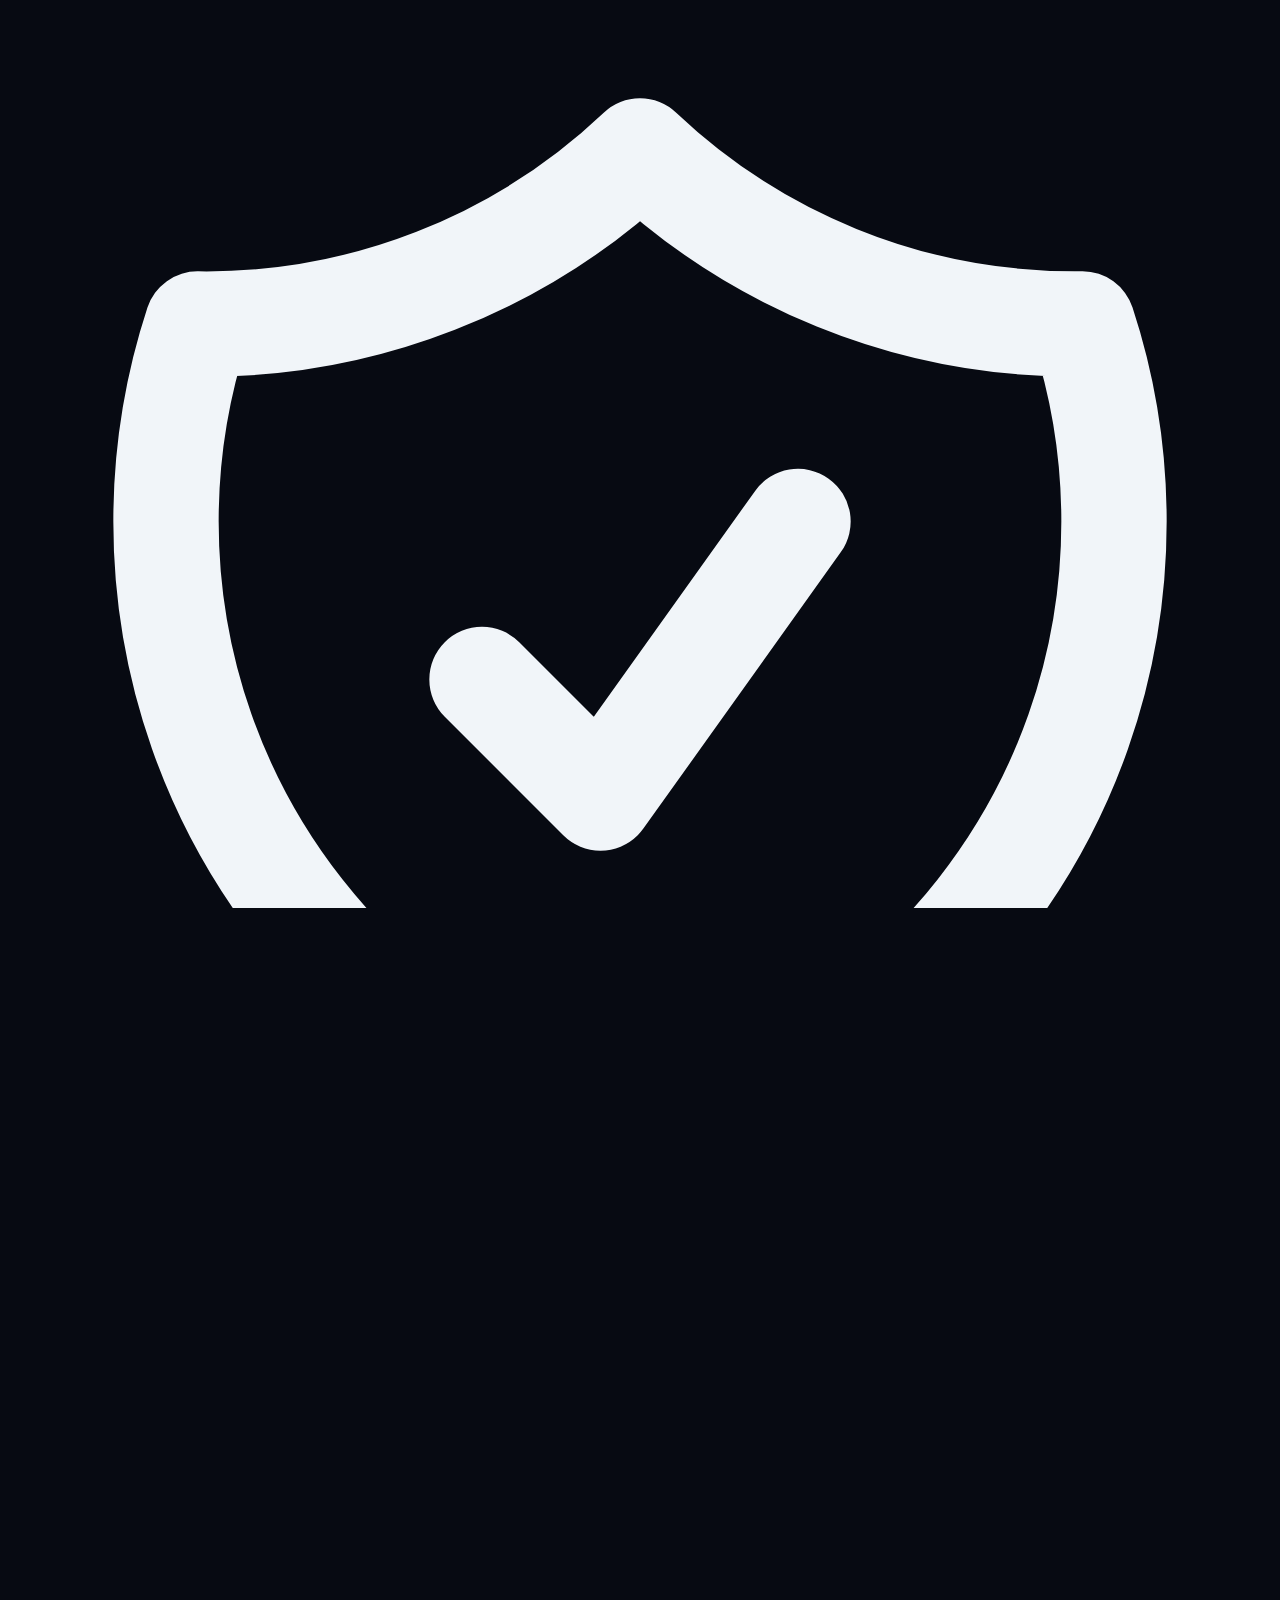
==== commit a821c1ea: "feat(ui): hide protected items from audit list and add persistent sidebar section toggles" ====
--- a/index.html
+++ b/index.html
@@ -150,6 +150,25 @@
           </span>
         </button>
       </nav>
+
+      <!-- Audit Sections Quick Toggles (Always visible on the left!) -->
+      <div id="sidebar-audit-sections" class="hidden space-y-1.5 pt-2 border-t border-white/[0.06]">
+        <div class="px-1 text-[10px] font-semibold uppercase tracking-wider text-slate-500">Listes de l'Audit</div>
+        <button onclick="toggleMainSection()" id="btn-side-main" class="w-full flex items-center justify-between px-2.5 py-2 rounded-xl border border-blue-500/35 bg-blue-950/25 text-xs text-slate-200 hover:bg-blue-950/40 transition-all">
+          <span class="flex items-center gap-2">
+            <span id="side-main-arrow" class="text-[10px] font-mono text-blue-300">▼</span>
+            <span>Audit Recommandé</span>
+          </span>
+          <span id="side-main-count" class="text-[10px] font-mono px-1.5 py-0.5 rounded bg-white/[0.07] text-blue-200 tabular-nums">0</span>
+        </button>
+        <button onclick="toggleExtraSection()" id="btn-side-extra" class="w-full flex items-center justify-between px-2.5 py-2 rounded-xl border border-white/[0.07] bg-slate-900/60 text-xs text-slate-300 hover:bg-slate-800/80 transition-all">
+          <span class="flex items-center gap-2">
+            <span id="side-extra-arrow" class="text-[10px] font-mono text-slate-400">▶</span>
+            <span>Actifs / Récents</span>
+          </span>
+          <span id="side-extra-count" class="text-[10px] font-mono px-1.5 py-0.5 rounded bg-white/[0.06] text-slate-300 tabular-nums">0</span>
+        </button>
+      </div>
 
       <!-- Multi-Drive Selector -->
       <div class="space-y-2 pt-2 border-t border-white/[0.06]">
@@ -362,16 +381,18 @@
 
       <!-- ==================== VIEW 2: EXPLORATEUR D'ESPACE (SPACE LENS) ==================== -->
       <section id="view-explorer" class="hidden space-y-4">
-        <!-- Quick Drive & Shortcut Pills + Breadcrumb -->
-        <div class="surface-card rounded-2xl p-4 space-y-3">
-          <div class="flex flex-wrap items-center justify-between gap-3">
+        <!-- Sticky Navigation & Breadcrumb -->
+        <div class="sticky top-0 z-10 bg-[#0b101d]/95 backdrop-blur-md border border-white/[0.09] rounded-2xl p-3.5 space-y-2.5 shadow-xl">
+          <div class="flex flex-wrap items-center justify-between gap-2">
             <div id="explorer-drive-pills" class="flex flex-wrap items-center gap-1.5"></div>
             <div class="flex items-center gap-1.5">
-              <button onclick="explorerOpenShortcut('profile')" class="px-2.5 py-1 rounded-lg bg-slate-900 hover:bg-slate-800 border border-white/[0.08] text-[11px] text-slate-300">Profil Utilisateur</button>
-              <button onclick="explorerOpenShortcut('downloads')" class="px-2.5 py-1 rounded-lg bg-slate-900 hover:bg-slate-800 border border-white/[0.08] text-[11px] text-slate-300">Téléchargements</button>
+              <button onclick="explorerBack()" id="btn-explorer-back" disabled class="px-2.5 py-1 rounded-lg bg-slate-900 hover:bg-slate-800 disabled:opacity-35 disabled:pointer-events-none border border-white/[0.08] text-[11px] text-slate-200 flex items-center gap-1">
+                <span>←</span> Retour
+              </button>
               <button onclick="explorerGoParent()" id="btn-explorer-up" class="px-2.5 py-1 rounded-lg bg-slate-900 hover:bg-slate-800 border border-white/[0.08] text-[11px] text-slate-200 flex items-center gap-1">
                 <span>↑</span> Parent
               </button>
+              <button onclick="explorerOpenShortcut('profile')" class="px-2.5 py-1 rounded-lg bg-slate-900 hover:bg-slate-800 border border-white/[0.08] text-[11px] text-slate-300 hidden sm:inline-flex">Profil</button>
               <button onclick="explorerRefresh()" class="px-2.5 py-1 rounded-lg bg-slate-900 hover:bg-slate-800 border border-white/[0.08] text-[11px] text-blue-300 flex items-center gap-1">
                 <span>↻</span> Actualiser
               </button>
@@ -379,17 +400,17 @@
           </div>
 
           <!-- Breadcrumb -->
-          <div id="explorer-breadcrumb" class="flex flex-wrap items-center gap-1 bg-slate-950/75 border border-white/[0.07] rounded-xl px-3 py-2 text-xs font-mono"></div>
-
-          <!-- Space Lens Proportional Visual Treemap Bar -->
-          <div id="explorer-visual-wrap" class="space-y-2 pt-1 hidden">
-            <div class="flex items-center justify-between text-[11px]">
-              <span class="text-slate-300 font-medium">Poids des plus gros sous-dossiers / fichiers</span>
-              <span id="explorer-total-meta" class="font-mono text-cyan-300 font-semibold tabular-nums"></span>
-            </div>
-            <div id="explorer-treemap-bar" class="w-full h-7 rounded-xl bg-slate-950 overflow-hidden flex gap-0.5 p-0.5 border border-white/[0.07]"></div>
-            <div id="explorer-treemap-legend" class="flex flex-wrap gap-2 pt-0.5"></div>
-          </div>
+          <div id="explorer-breadcrumb" class="flex flex-wrap items-center gap-1 bg-slate-950/85 border border-white/[0.08] rounded-xl px-3 py-2 text-xs font-mono"></div>
+        </div>
+
+        <!-- Space Lens Proportional Visual Treemap Bar -->
+        <div id="explorer-visual-wrap" class="surface-card rounded-2xl p-4 space-y-2 hidden">
+          <div class="flex items-center justify-between text-[11px]">
+            <span class="text-slate-300 font-medium">Poids des plus gros sous-dossiers / fichiers</span>
+            <span id="explorer-total-meta" class="font-mono text-cyan-300 font-semibold tabular-nums"></span>
+          </div>
+          <div id="explorer-treemap-bar" class="w-full h-7 rounded-xl bg-slate-950 overflow-hidden flex gap-0.5 p-0.5 border border-white/[0.07]"></div>
+          <div id="explorer-treemap-legend" class="flex flex-wrap gap-2 pt-0.5"></div>
         </div>
 
         <!-- Tree Rows Container -->
@@ -564,6 +585,7 @@
     let quickFilter = 'all';
     let sortField = 'recommended';
     let sortAsc = true;
+    let mainExpanded = true;
     let extraExpanded = false;
     let currentSettings = { geminiApiKey: '', enableAI: true };
     let activeResearchItem = null;
@@ -577,6 +599,7 @@
     let explorerLoading = false;
     let treeCache = {};
     let pendingTreeScans = {};
+    let explorerHistory = [];
     let explorerRequestCounter = 0;
     let activeExplorerRequestId = 0;
 
@@ -645,6 +668,7 @@
         document.getElementById('audit-tabs-bar').classList.add('flex');
         document.getElementById('toolbar-controls').classList.remove('hidden');
         document.getElementById('toolbar-controls').classList.add('flex');
+        document.getElementById('sidebar-audit-sections').classList.remove('hidden');
         renderSidebarDrives();
         refreshAuditUI();
         showToast(`Audit terminé : ${allItems.length} éléments analysés.`, 'success');
@@ -879,6 +903,7 @@
 
     function getDriveFilteredItems() {
       return allItems.filter(raw => {
+        if (raw.isProtected ?? raw.IsProtected) return false;
         const drv = (raw.drive || raw.Drive || '').toUpperCase();
         if (!drv) return true;
         return activeDrives.has(drv);
@@ -1030,9 +1055,28 @@
       const mainItems = sortItemsArray(filtered.filter(x => !(x.isExtra ?? x.IsExtra)));
       const extraItems = sortItemsArray(filtered.filter(x => (x.isExtra ?? x.IsExtra)));
 
+      updateSidebarSectionsUI(mainItems.length, extraItems.length);
+
       let html = '';
       if (mainItems.length > 0) {
-        html += `<div class="space-y-2">${mainItems.map(renderCardHtml).join('')}</div>`;
+        const mainTotalGB = mainItems.reduce((acc, x) => acc + getItemSizeGB(x), 0);
+        html += `
+          <div class="space-y-2">
+            <button onclick="toggleMainSection()" class="w-full flex items-center justify-between px-4 py-2.5 rounded-xl surface-card hover:bg-slate-800/70 transition-all text-left border-blue-500/20">
+              <div class="flex items-center gap-2.5">
+                <span class="text-xs font-mono text-blue-300">${mainExpanded ? '▼' : '▶'}</span>
+                <div>
+                  <span class="text-xs font-bold text-white">Audit Intelligent Recommandé</span>
+                  <span class="text-[11px] text-slate-400 ml-2">(${mainItems.length} éléments • ${mainTotalGB.toFixed(1)} Go)</span>
+                </div>
+              </div>
+              <span class="text-[11px] text-blue-400 font-semibold">${mainExpanded ? 'Replier' : 'Déplier'}</span>
+            </button>
+            <div class="${mainExpanded ? 'space-y-2' : 'hidden'}">
+              ${mainItems.map(renderCardHtml).join('')}
+            </div>
+          </div>
+        `;
       } else {
         html += `<div class="surface-card rounded-xl p-4 text-center text-xs text-slate-400">Aucun reliquat ou élément inactif recommandé pour ces disques.</div>`;
       }
@@ -1040,8 +1084,8 @@
       if (extraItems.length > 0) {
         const extraTotalGB = extraItems.reduce((acc, x) => acc + getItemSizeGB(x), 0);
         html += `
-          <div class="mt-5 pt-4 border-t border-white/[0.06]">
-            <button onclick="toggleExtraSection()" class="${extraExpanded ? 'sticky top-0 z-10 bg-[#0e1526]/95 backdrop-blur-md border-blue-500/35 shadow-xl' : 'surface-card hover:bg-slate-800/70'} border w-full flex items-center justify-between px-4 py-3 rounded-xl transition-all text-left">
+          <div class="mt-4 pt-4 border-t border-white/[0.06]">
+            <button onclick="toggleExtraSection()" class="surface-card hover:bg-slate-800/70 border w-full flex items-center justify-between px-4 py-2.5 rounded-xl transition-all text-left">
               <div class="flex items-center gap-2.5">
                 <span class="text-xs font-mono text-slate-400">${extraExpanded ? '▼' : '▶'}</span>
                 <div>
@@ -1049,13 +1093,10 @@
                   <span class="text-[11px] text-slate-400 ml-2">(${extraItems.length} éléments • ${extraTotalGB.toFixed(1)} Go)</span>
                 </div>
               </div>
-              <span class="text-[11px] text-blue-400 font-semibold">${extraExpanded ? '▲ Replier la liste' : 'Afficher l\'inventaire'}</span>
+              <span class="text-[11px] text-blue-400 font-semibold">${extraExpanded ? 'Replier' : 'Déplier'}</span>
             </button>
             <div class="${extraExpanded ? 'mt-2.5 space-y-2' : 'hidden'}">
               ${extraItems.map(renderCardHtml).join('')}
-              <div class="pt-2 flex justify-center">
-                <button onclick="toggleExtraSection()" class="px-4 py-1.5 rounded-lg bg-slate-900 hover:bg-slate-800 border border-white/[0.08] text-[11px] text-blue-400 font-medium">▲ Replier les logiciels actifs</button>
-              </div>
             </div>
           </div>
         `;
@@ -1064,7 +1105,29 @@
       container.innerHTML = html;
     }
 
+    function updateSidebarSectionsUI(mainCount, extraCount) {
+      const mCnt = document.getElementById('side-main-count');
+      const eCnt = document.getElementById('side-extra-count');
+      const mArr = document.getElementById('side-main-arrow');
+      const eArr = document.getElementById('side-extra-arrow');
+      const mBtn = document.getElementById('btn-side-main');
+      const eBtn = document.getElementById('btn-side-extra');
+      if (mCnt) mCnt.innerText = mainCount;
+      if (eCnt) eCnt.innerText = extraCount;
+      if (mArr) mArr.innerText = mainExpanded ? '▼' : '▶';
+      if (eArr) eArr.innerText = extraExpanded ? '▼' : '▶';
+      if (mBtn) mBtn.className = `w-full flex items-center justify-between px-2.5 py-2 rounded-xl border text-xs transition-all ${mainExpanded ? 'border-blue-500/35 bg-blue-950/25 text-slate-100' : 'border-white/[0.07] bg-slate-900/50 text-slate-400'}`;
+      if (eBtn) eBtn.className = `w-full flex items-center justify-between px-2.5 py-2 rounded-xl border text-xs transition-all ${extraExpanded ? 'border-blue-500/35 bg-blue-950/25 text-slate-100' : 'border-white/[0.07] bg-slate-900/50 text-slate-400'}`;
+    }
+
+    function toggleMainSection() {
+      if (currentView !== 'audit') switchView('audit');
+      mainExpanded = !mainExpanded;
+      renderItems();
+    }
+
     function toggleExtraSection() {
+      if (currentView !== 'audit') switchView('audit');
       extraExpanded = !extraExpanded;
       renderItems();
     }
@@ -1096,7 +1159,8 @@
       const isProt = raw.isProtected ?? raw.IsProtected ?? false;
       const isDelChecked = !isSanct && !isProt && selectedDeleteIds.has(id);
 
-      const szText = sizeGB >= 0.1 ? `${sizeGB.toFixed(2)} Go` : `${sizeMB.toFixed(1)} Mo`;
+      const isRegTrace = path.startsWith('HKLM\\') || path.startsWith('HKCU\\');
+      const szText = isRegTrace && sizeMB === 0 ? 'Registre' : (sizeGB >= 0.1 ? `${sizeGB.toFixed(2)} Go` : `${sizeMB.toFixed(1)} Mo`);
       const riskBadge = riskPct <= 10
         ? 'bg-emerald-500/15 text-emerald-300 border-emerald-500/30'
         : (riskPct <= 35 ? 'bg-blue-500/15 text-blue-300 border-blue-500/30' : (riskPct <= 65 ? 'bg-amber-500/15 text-amber-300 border-amber-500/30' : 'bg-rose-500/15 text-rose-300 border-rose-500/30'));
@@ -1217,7 +1281,14 @@
       navigateExplorer(decodeURIComponent(encPath));
     }
 
-    function navigateExplorer(targetPath, forceRefresh = false) {
+    function navigateExplorer(targetPath, forceRefresh = false, skipHistory = false) {
+      if (!skipHistory && currentTreePath && normalizeTreeKey(currentTreePath) !== normalizeTreeKey(targetPath)) {
+        explorerHistory.push(currentTreePath);
+        if (explorerHistory.length > 40) explorerHistory.shift();
+      }
+      const backBtn = document.getElementById('btn-explorer-back');
+      if (backBtn) backBtn.disabled = explorerHistory.length === 0;
+
       currentTreePath = targetPath;
       const key = normalizeTreeKey(targetPath);
 
@@ -1245,6 +1316,14 @@
       updateHeaderSubtitle();
       renderExplorerLoading(`Lecture de ${targetPath}...`, 5);
       postToBridge({ action: 'scanFolderTree', path: targetPath, requestId: activeExplorerRequestId });
+    }
+
+    function explorerBack() {
+      if (explorerHistory.length === 0) return;
+      const prev = explorerHistory.pop();
+      const backBtn = document.getElementById('btn-explorer-back');
+      if (backBtn) backBtn.disabled = explorerHistory.length === 0;
+      if (prev) navigateExplorer(prev, false, true);
     }
 
     function explorerGoParent() {
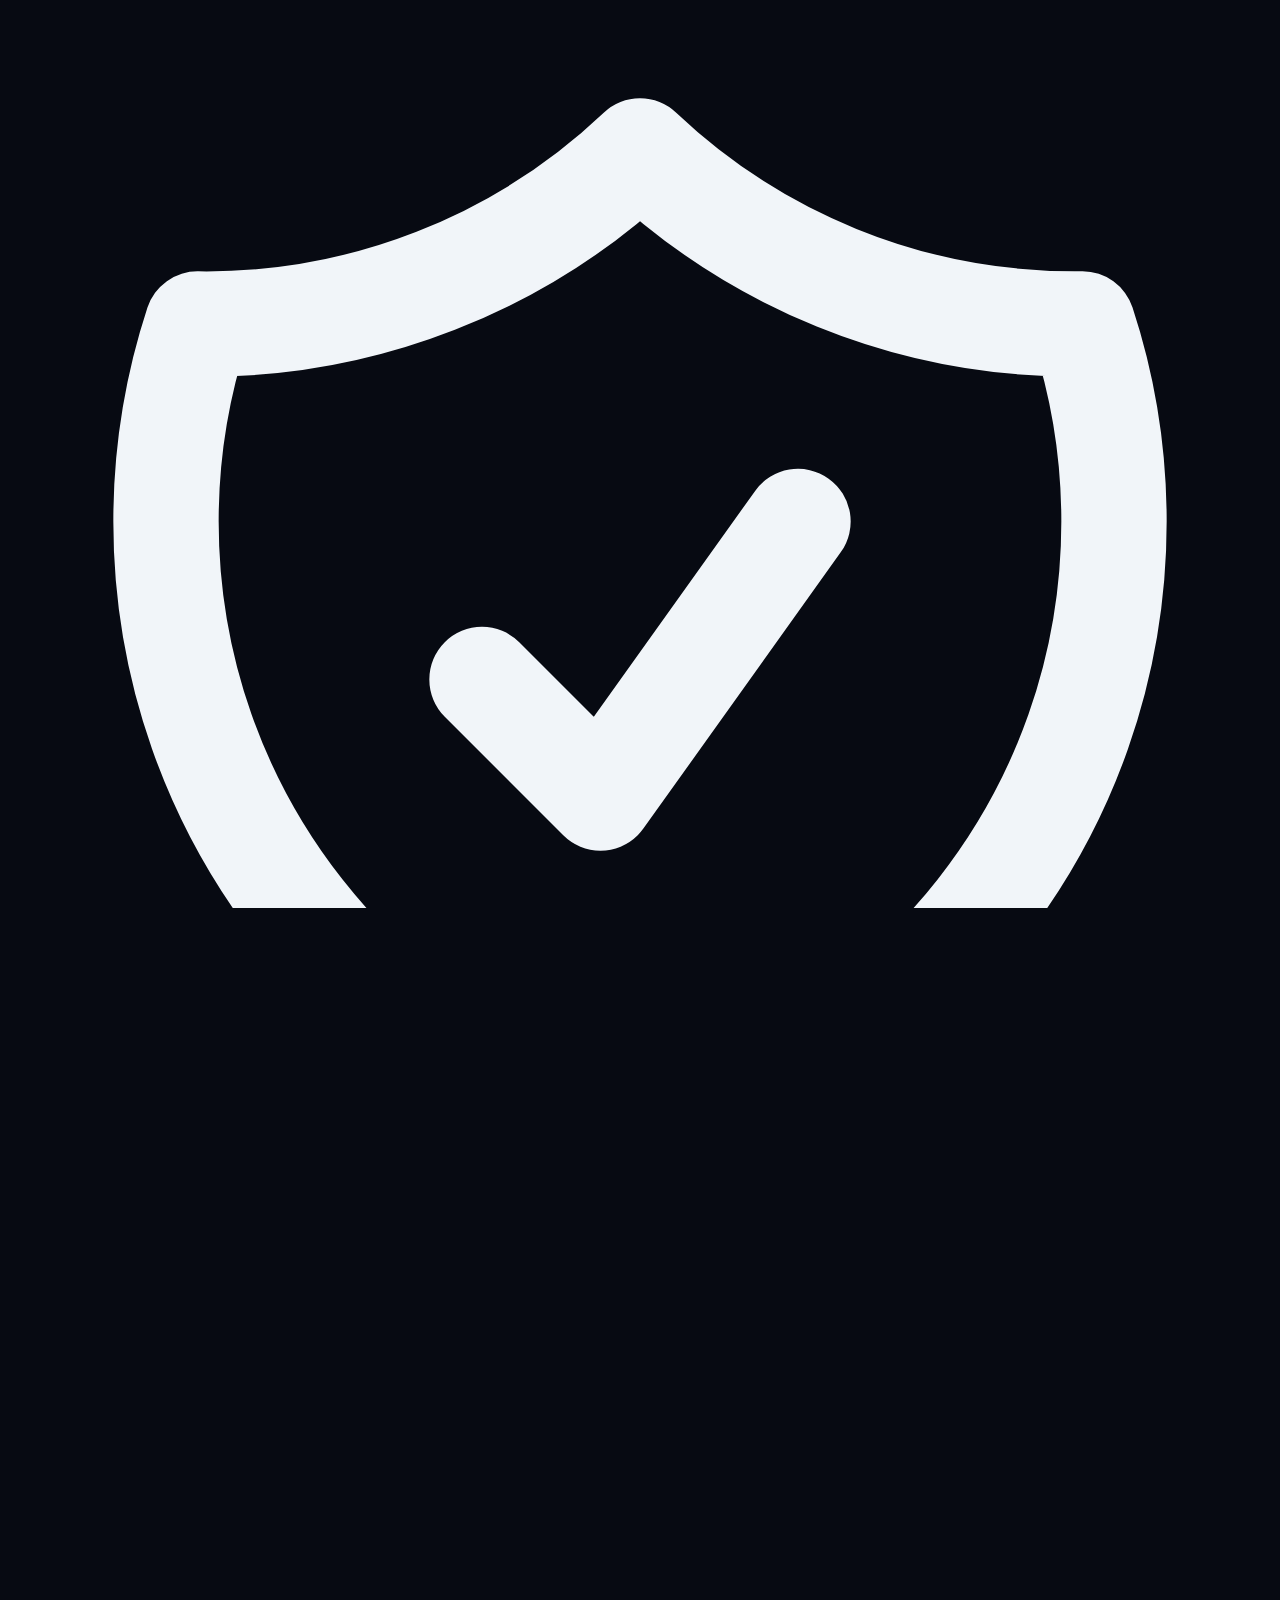
==== commit c66d51f1: "fix(v4.6): open external links in default browser and apply effective activity dates everywhere" ====
--- a/index.html
+++ b/index.html
@@ -544,9 +544,9 @@
             <input type="password" id="input-api-key" placeholder="AIzaSy..." class="w-full bg-slate-950 border border-white/[0.1] rounded-lg px-3 py-2 text-xs text-white placeholder-slate-600 focus:outline-none focus:border-purple-500 font-mono pr-16" />
             <button type="button" onclick="toggleApiKeyVisibility()" class="absolute right-2 text-slate-400 hover:text-white text-[11px] px-2 py-0.5 rounded bg-slate-800">Voir</button>
           </div>
-          <a href="https://aistudio.google.com/app/apikey" target="_blank" class="text-purple-400 hover:text-purple-300 text-[11px] underline inline-flex items-center gap-1 pt-1">
+          <button type="button" onclick="openExternalUrl('https://aistudio.google.com/app/apikey')" class="text-purple-400 hover:text-purple-300 text-[11px] underline inline-flex items-center gap-1 pt-1">
             🔗 Obtenir une clé API gratuite sur Google AI Studio
-          </a>
+          </button>
         </div>
 
         <div class="flex items-center justify-between pt-1">
@@ -1661,6 +1661,10 @@
       postToBridge({ action: 'openFolder', path: decodeURIComponent(encPath) });
     }
 
+    function openExternalUrl(url) {
+      postToBridge({ action: 'openUrl', url });
+    }
+
     // ================= AI SETTINGS =================
     function openAiSettingsModal() {
       document.getElementById('input-api-key').value = currentSettings.geminiApiKey || '';
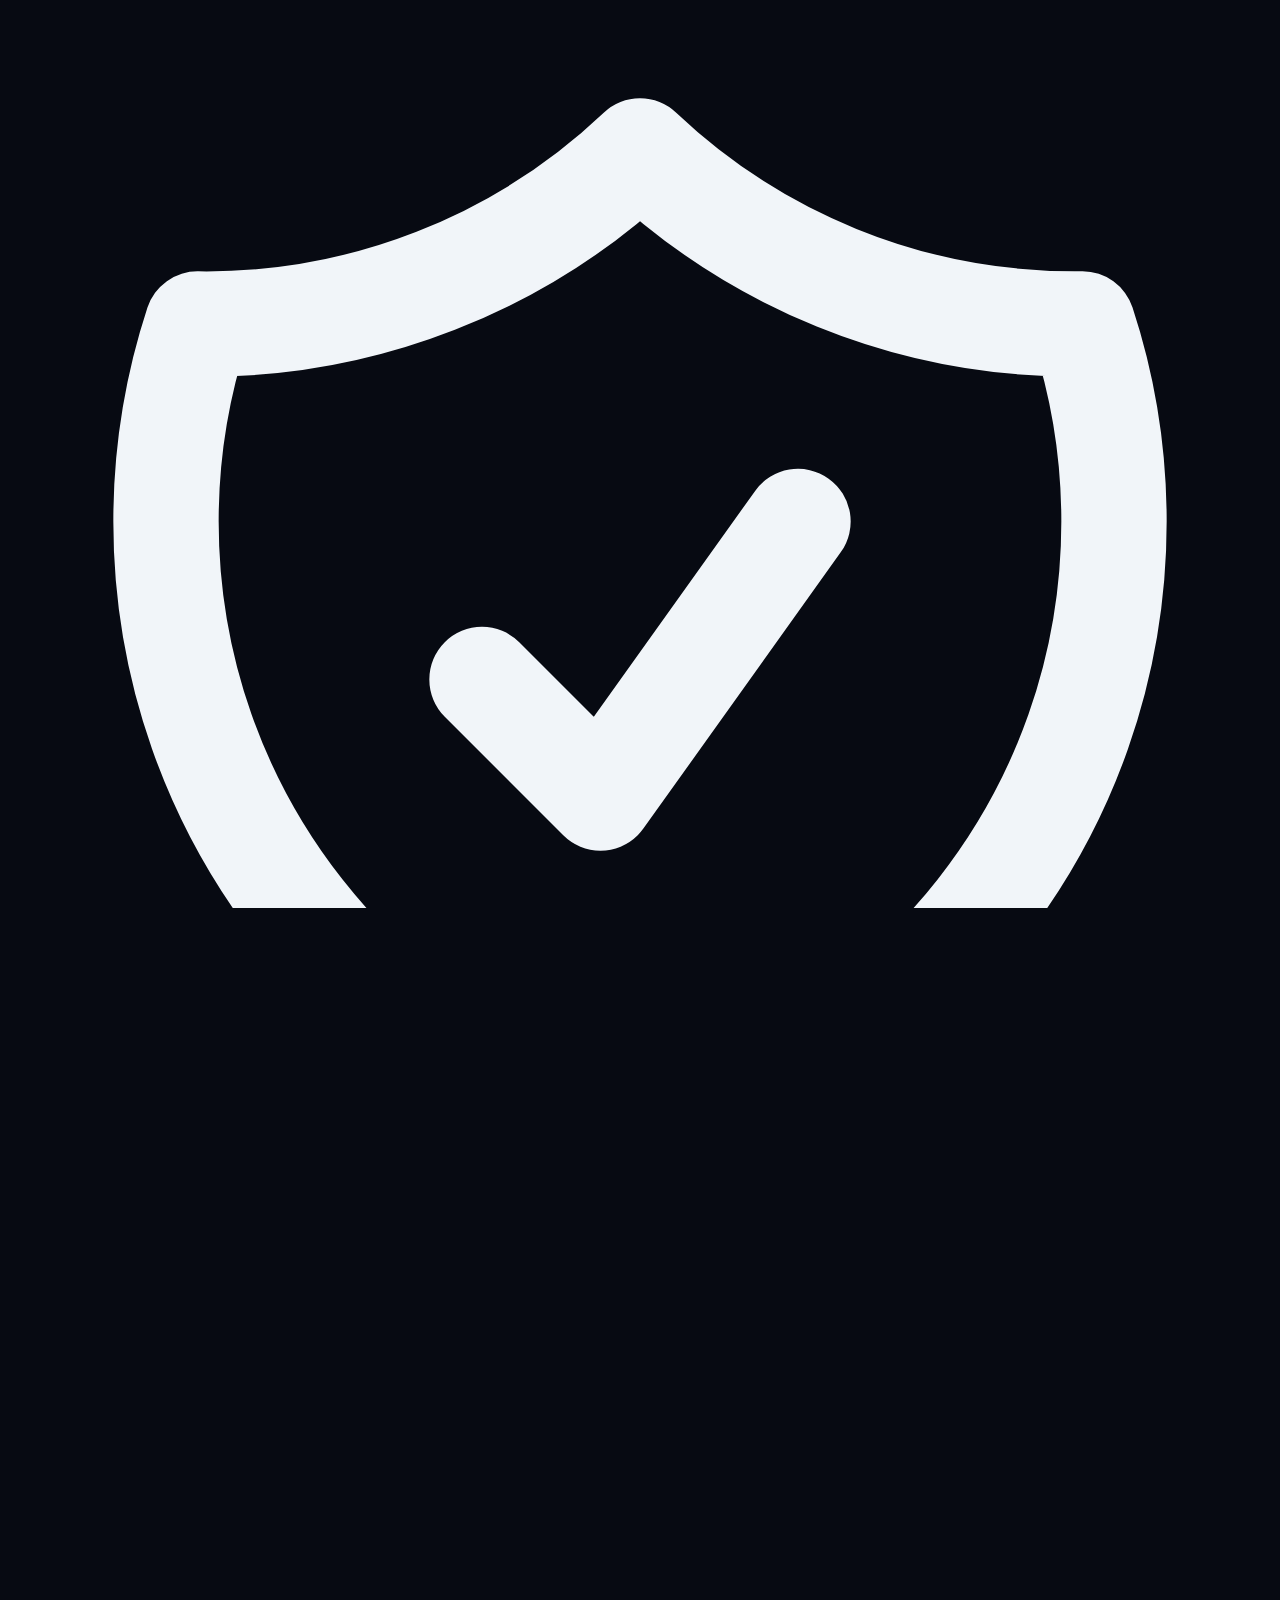
==== commit 1cd13a23: "feat(v4.9): Local/AI toggle in research modal and media-aware risk scoring in Downloads" ====
--- a/index.html
+++ b/index.html
@@ -487,12 +487,18 @@
         </div>
       </div>
 
-      <div class="flex items-center justify-between pt-2 border-t border-white/[0.08]">
-        <button id="btn-ai-deep-research" onclick="askAiDeepResearch()" class="px-3.5 py-2 rounded-lg bg-purple-600/20 hover:bg-purple-600/35 border border-purple-500/40 text-purple-300 hover:text-white text-xs font-medium flex items-center gap-1.5">
-          <span id="ai-spinner" class="hidden animate-spin">⏳</span>
-          <span>✨</span>
-          <span id="ai-deep-label">Approfondir avec l'IA</span>
-        </button>
+      <div class="flex items-center justify-between pt-2 border-t border-white/[0.08] gap-2 flex-wrap">
+        <div class="flex items-center gap-2">
+          <button id="btn-ai-deep-research" onclick="askAiDeepResearch()" class="px-3.5 py-2 rounded-lg bg-purple-600/20 hover:bg-purple-600/35 border border-purple-500/40 text-purple-300 hover:text-white text-xs font-medium flex items-center gap-1.5">
+            <span id="ai-spinner" class="hidden animate-spin">⏳</span>
+            <span>✨</span>
+            <span id="ai-deep-label">Approfondir avec l'IA</span>
+          </button>
+          <div id="res-mode-toggle" class="hidden inline-flex rounded-lg bg-slate-950 border border-white/[0.1] p-0.5 text-[11px]">
+            <button id="btn-mode-local" onclick="switchResearchMode('local')" class="px-2.5 py-1 rounded-md font-medium transition-all text-slate-300 hover:text-white">📋 Locale</button>
+            <button id="btn-mode-ai" onclick="switchResearchMode('ai')" class="px-2.5 py-1 rounded-md font-medium transition-all bg-purple-600 text-white">✨ IA Gemini</button>
+          </div>
+        </div>
         <button onclick="closeResearchModal()" class="px-4 py-2 rounded-lg bg-blue-600 hover:bg-blue-500 text-white font-semibold text-xs">J'ai compris</button>
       </div>
     </div>
@@ -590,6 +596,7 @@
     let currentSettings = { geminiApiKey: '', enableAI: true };
     let activeResearchItem = null;
     let aiReportCache = {};
+    let localReportCache = {};
     let selectedDeleteIds = new Set();
     let pendingDirectDeleteItems = null; // Utilisé si suppression depuis l'Explorateur d'Espace
 
@@ -680,10 +687,18 @@
         if (allItems.length > 0) refreshAuditUI();
       } else if (type === 'researchResult') {
         const rep = data.report || data.Report;
-        if (rep && (rep.isAiEnriched || rep.IsAiEnriched) && (rep.itemPath || rep.ItemPath)) {
-          aiReportCache[(rep.itemPath || rep.ItemPath).toLowerCase()] = rep;
+        if (rep && (rep.itemPath || rep.ItemPath)) {
+          const rKey = (rep.itemPath || rep.ItemPath).toLowerCase();
+          if (rep.isAiEnriched || rep.IsAiEnriched) {
+            aiReportCache[rKey] = rep;
+          } else {
+            localReportCache[rKey] = rep;
+          }
         }
         showResearchModal(rep);
+        if (data.aiError) {
+          showToast(data.aiError, 'warn');
+        }
       } else if (type === 'folderTreeProgress') {
         const pKey = normalizeTreeKey(data.path || data.Path || '');
         if (pKey) {
@@ -712,7 +727,7 @@
         currentSettings = data.settings || data.Settings || { geminiApiKey: '', enableAI: true };
         updateAiHeaderUI();
       } else if (type === 'apiKeyTestResult') {
-        handleApiKeyTestResult(data.success);
+        handleApiKeyTestResult(data.success, data.message);
       } else if (type === 'cleanHistory') {
         renderHistoryView(data.history || data.History || []);
       }
@@ -1624,17 +1639,55 @@
       document.getElementById('res-safety').innerText = rep.safetyImpact || rep.SafetyImpact || '';
 
       document.getElementById('res-ai-badge').classList.toggle('hidden', !isAi);
-      resetAiDeepButton();
+
+      const pathKey = path.toLowerCase();
+      const hasAi = isAi || !!aiReportCache[pathKey];
+      const toggleWrap = document.getElementById('res-mode-toggle');
+      const btnLocal = document.getElementById('btn-mode-local');
+      const btnAi = document.getElementById('btn-mode-ai');
+      if (toggleWrap) {
+        toggleWrap.classList.toggle('hidden', !hasAi);
+        if (hasAi) {
+          btnLocal.className = `px-2.5 py-1 rounded-md font-medium transition-all ${!isAi ? 'bg-blue-600 text-white' : 'text-slate-300 hover:text-white'}`;
+          btnAi.className = `px-2.5 py-1 rounded-md font-medium transition-all ${isAi ? 'bg-purple-600 text-white' : 'text-slate-300 hover:text-white'}`;
+        }
+      }
+
+      resetAiDeepButton(hasAi);
       document.getElementById('modal-research').classList.remove('hidden');
+    }
+
+    function switchResearchMode(mode) {
+      if (!activeResearchItem) return;
+      const key = activeResearchItem.path.toLowerCase();
+      if (mode === 'ai') {
+        if (aiReportCache[key]) {
+          showResearchModal(aiReportCache[key]);
+        } else {
+          askAiDeepResearch();
+        }
+      } else {
+        if (localReportCache[key]) {
+          showResearchModal(localReportCache[key]);
+        } else {
+          postToBridge({
+            action: 'researchItem',
+            name: activeResearchItem.name,
+            path: activeResearchItem.path,
+            riskPct: activeResearchItem.riskPct,
+            bypassAiCache: true
+          });
+        }
+      }
     }
 
     function closeResearchModal() {
       document.getElementById('modal-research').classList.add('hidden');
     }
 
-    function resetAiDeepButton() {
+    function resetAiDeepButton(hasAi = false) {
       document.getElementById('ai-spinner').classList.add('hidden');
-      document.getElementById('ai-deep-label').innerText = "Approfondir avec l'IA";
+      document.getElementById('ai-deep-label').innerText = hasAi ? "Réanalyser avec l'IA" : "Approfondir avec l'IA";
       document.getElementById('btn-ai-deep-research').disabled = false;
     }
 
@@ -1692,11 +1745,13 @@
       postToBridge({ action: 'testGeminiApiKey', apiKey: key });
     }
 
-    function handleApiKeyTestResult(success) {
+    function handleApiKeyTestResult(success, message) {
       document.getElementById('test-spinner').classList.add('hidden');
-      document.getElementById('api-test-status').innerHTML = success
-        ? '<span class="text-emerald-400 font-semibold">✓ Clé valide & connectée !</span>'
-        : '<span class="text-rose-400 font-semibold">✗ Clé invalide ou erreur réseau</span>';
+      const statusEl = document.getElementById('api-test-status');
+      const msg = escapeHtml(message || (success ? '✓ Clé valide & connectée !' : '✗ Clé invalide ou erreur réseau'));
+      statusEl.innerHTML = success
+        ? `<span class="text-emerald-400 font-semibold">${msg}</span>`
+        : `<span class="text-rose-400 font-semibold break-all">${msg}</span>`;
     }
 
     function saveAiSettings() {
